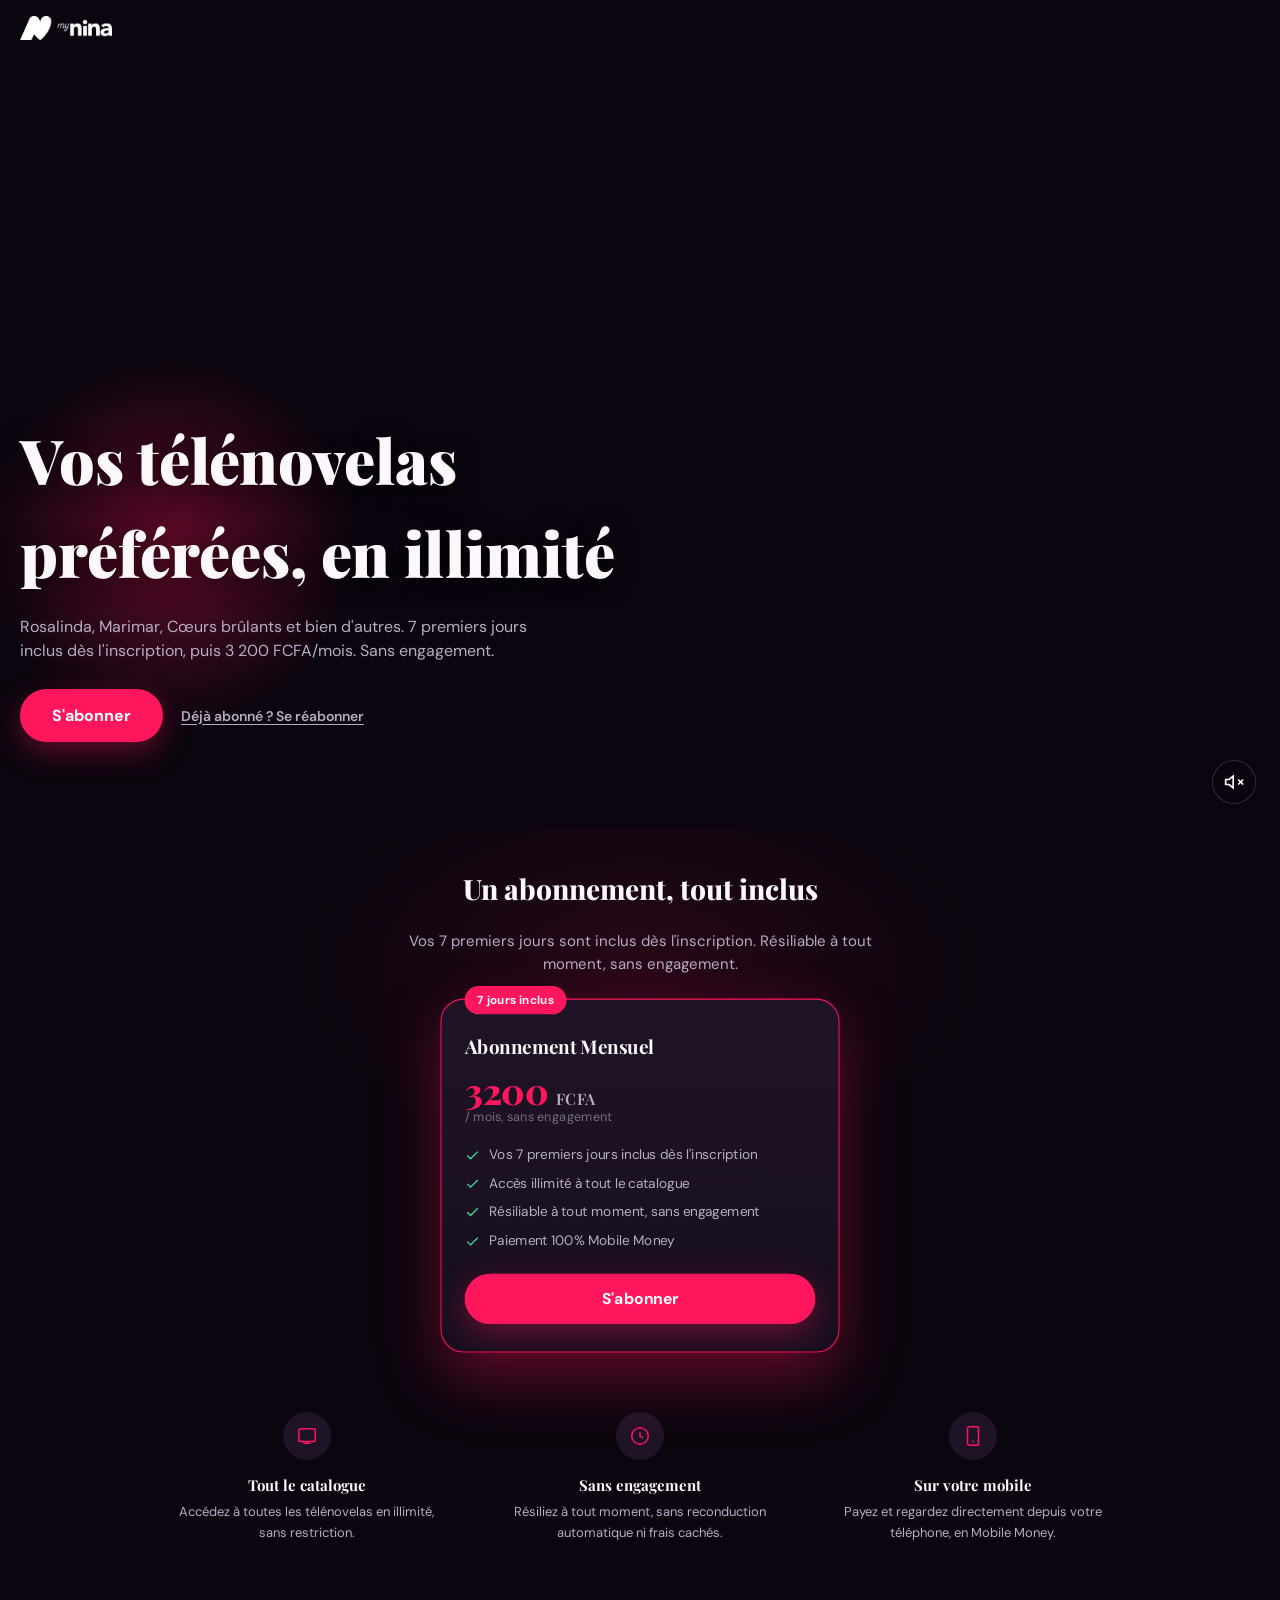
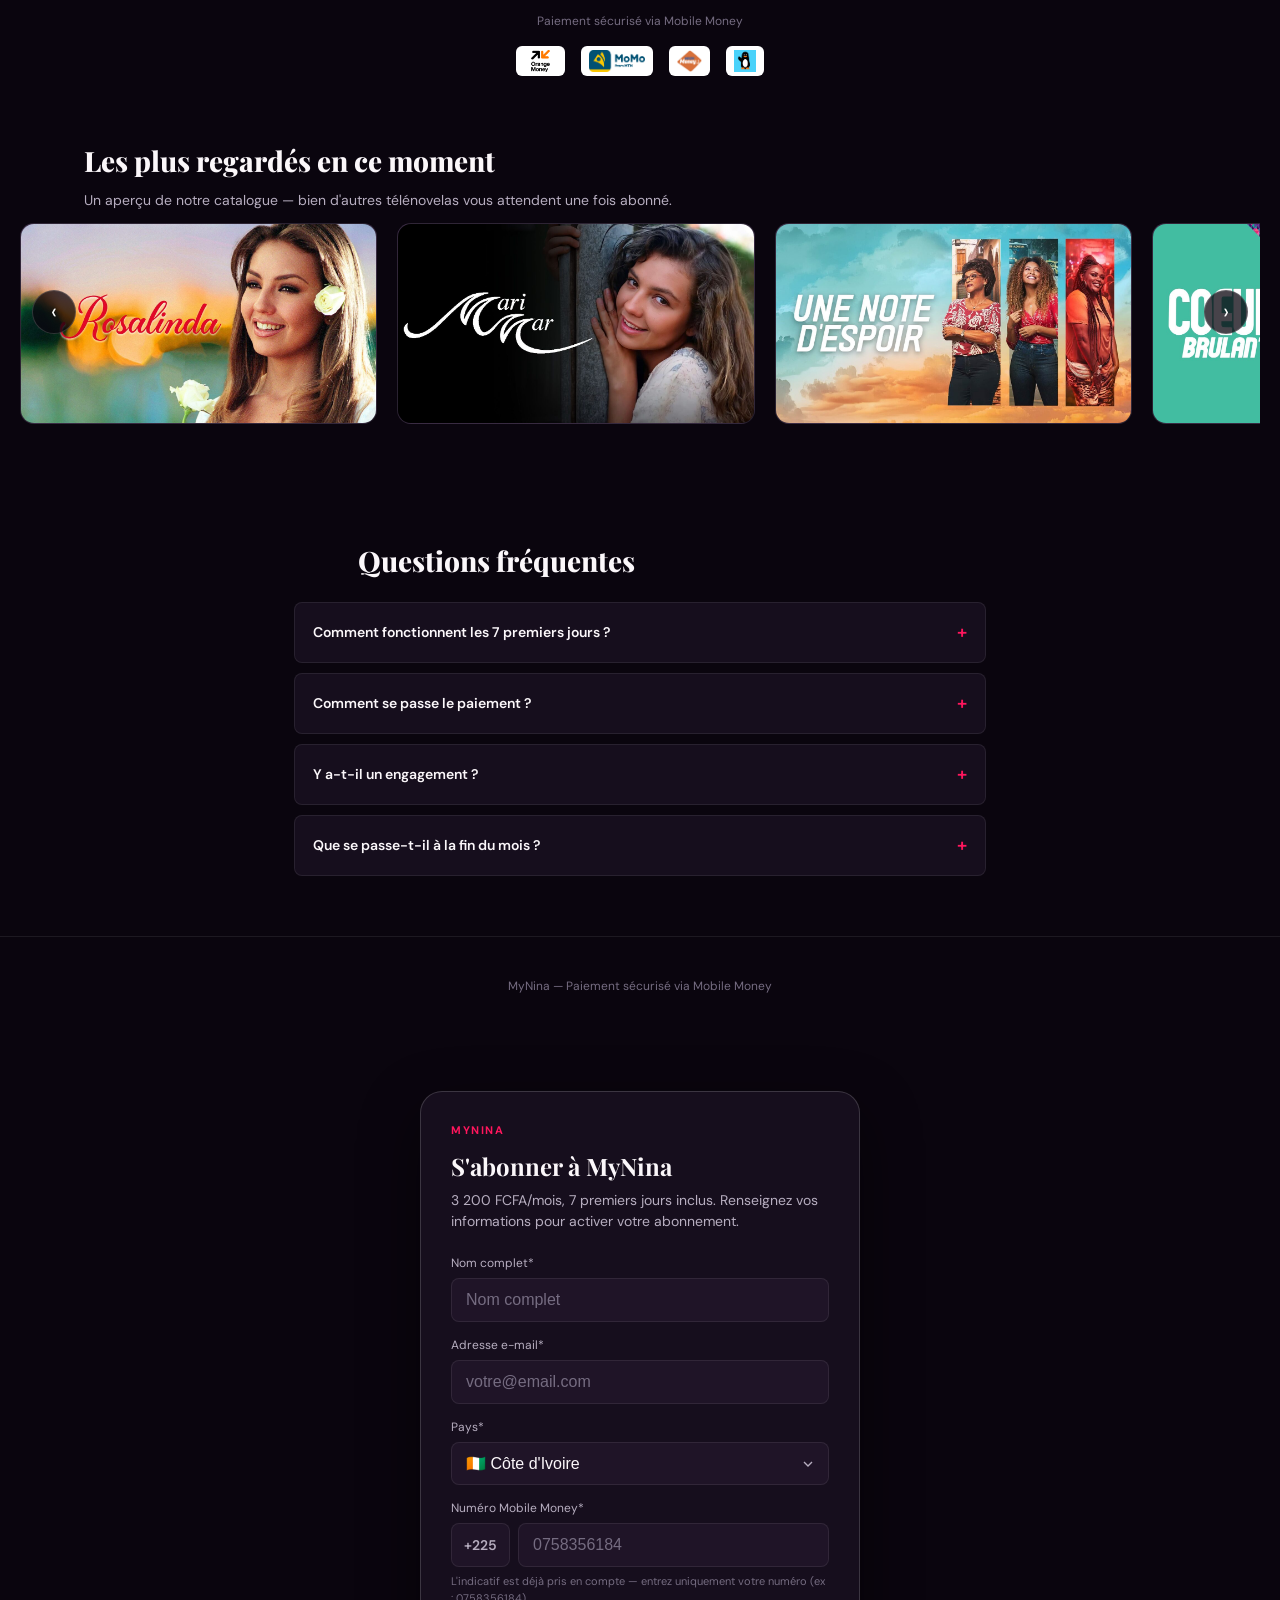
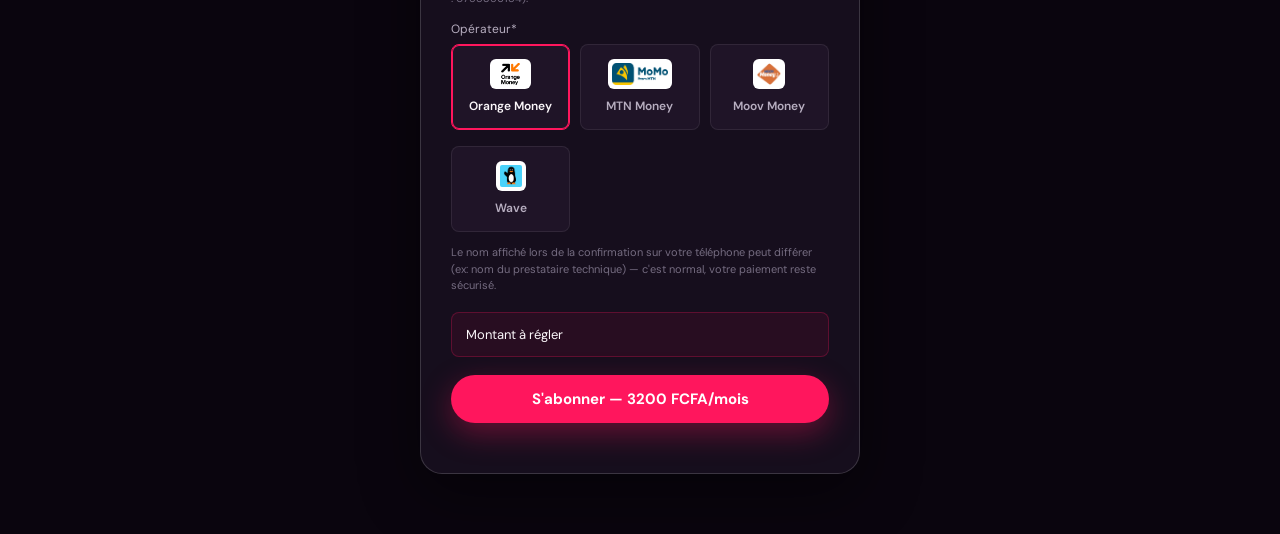
==== index.html @ 8680eebc "offre unique + refonte responsive mobile" ====
<!DOCTYPE html>
<html lang="fr">
<head>
  <meta charset="utf-8" />
  <script>
    // Voir programme.html pour l'explication complète de cette correction.
    document.write('<base href="' + (location.pathname.indexOf("/abonnements") === 0 ? "/abonnements/" : "/") + '">');
  </script>
  <meta name="viewport" content="width=device-width, initial-scale=1, viewport-fit=cover" />
  <title>Abonnement MyNina — Télénovelas en illimité, 7 jours inclus | 3 200 FCFA/mois</title>
  <meta name="description" content="Abonnez-vous à MyNina et regardez vos télénovelas préférées en illimité : Rosalinda, Marimar, Cœurs brûlants et bien d'autres. 7 premiers jours inclus, 3 200 FCFA/mois, sans engagement. Paiement Mobile Money (Orange, MTN, Moov, Wave)." />
  <meta name="keywords" content="abonnement mynina, télénovela streaming, mynina.tv, mobile money abonnement, rosalinda streaming, marimar streaming, orange money, mtn momo, moov money, wave, telenovela afrique" />
  <link rel="canonical" href="https://mynina.tv/abonnements/" />
  <meta property="og:title" content="Abonnement MyNina — Télénovelas en illimité, 7 jours inclus" />
  <meta property="og:description" content="Rosalinda, Marimar, Cœurs brûlants et bien d'autres. 3 200 FCFA/mois, sans engagement. Paiement Mobile Money." />
  <meta property="og:type" content="website" />
  <meta property="og:url" content="https://mynina.tv/abonnements/" />
  <meta name="robots" content="index, follow" />
  <link rel="icon" type="image/png" href="assets/favicon-32.png" />
  <link rel="apple-touch-icon" href="assets/favicon-180.png" />

  <link rel="preconnect" href="https://fonts.googleapis.com">
  <link rel="preconnect" href="https://fonts.gstatic.com" crossorigin>
  <link href="https://fonts.googleapis.com/css2?family=Playfair+Display:wght@700;800;900&family=DM+Sans:wght@400;500;700&display=swap" rel="stylesheet">
  <link rel="stylesheet" href="style.css" />
</head>
<body>
  <header class="nav nav-overlay">
    <div class="nav-inner">
      <div class="nav-brand">
        <img src="assets/logo-mynina-white.png" alt="MyNina" class="nav-logo-img" />
      </div>
    </div>
  </header>

  <!-- HERO vidéo d'accueil -->
  <section class="media-hero">
    <video id="hubHeroVideo" class="media-hero-video" muted loop playsinline autoplay preload="metadata"></video>
    <button class="sound-toggle" id="hubSoundToggle" aria-label="Activer le son"></button>
    <div class="media-hero-content">
      <h1 class="hub-hero-title reveal">Vos télénovelas préférées, en illimité</h1>
      <p class="hub-hero-sub reveal reveal-delay-1">Rosalinda, Marimar, Cœurs brûlants et bien d'autres. 7 premiers jours inclus dès l'inscription, puis 3 200 FCFA/mois. Sans engagement.</p>
      <div class="hero-cta-row reveal reveal-delay-2">
        <button class="btn-primary btn-hero" id="heroSubscribeCta" type="button">S'abonner</button>
        <button class="hero-cta-secondary" id="heroRenewCta" type="button">Déjà abonné ? Se réabonner</button>
      </div>
    </div>
  </section>

  <!-- Offre -->
  <section class="pricing-section">
    <h2 class="section-heading reveal">Un abonnement, tout inclus</h2>
    <p class="pricing-intro reveal reveal-delay-1">Vos 7 premiers jours sont inclus dès l'inscription. Résiliable à tout moment, sans engagement.</p>
    <div class="pricing-grid reveal reveal-delay-2" id="hubPricingGrid"></div>
  </section>

  <!-- Pourquoi s'abonner -->
  <section class="benefits-section">
    <div class="benefit reveal">
      <div class="benefit-icon"><svg viewBox="0 0 24 24" fill="none" stroke="currentColor" stroke-width="1.6"><rect x="3" y="4" width="18" height="14" rx="2"/><path d="M8 20h8M12 18v2"/></svg></div>
      <h3>Tout le catalogue</h3>
      <p>Accédez à toutes les télénovelas en illimité, sans restriction.</p>
    </div>
    <div class="benefit reveal reveal-delay-1">
      <div class="benefit-icon"><svg viewBox="0 0 24 24" fill="none" stroke="currentColor" stroke-width="1.6"><path d="M12 8v4l3 2"/><circle cx="12" cy="12" r="9"/></svg></div>
      <h3>Sans engagement</h3>
      <p>Résiliez à tout moment, sans reconduction automatique ni frais cachés.</p>
    </div>
    <div class="benefit reveal reveal-delay-2">
      <div class="benefit-icon"><svg viewBox="0 0 24 24" fill="none" stroke="currentColor" stroke-width="1.6"><rect x="6" y="2" width="12" height="20" rx="2"/><path d="M11 18h2"/></svg></div>
      <h3>Sur votre mobile</h3>
      <p>Payez et regardez directement depuis votre téléphone, en Mobile Money.</p>
    </div>
  </section>

  <!-- Confiance paiement -->
  <section class="trust-section">
    <p class="trust-label reveal">Paiement sécurisé via Mobile Money</p>
    <div class="trust-logos reveal reveal-delay-1">
      <img src="assets/payment-methods/orange-money.png" alt="Orange Money" />
      <img src="assets/payment-methods/mtn-momo.png" alt="MTN MoMo" />
      <img src="assets/payment-methods/moov-money.png" alt="Moov Money" />
      <img src="assets/payment-methods/wave.png" alt="Wave" />
    </div>
  </section>

  <!-- Carrousel — sélection, pas le catalogue complet -->
  <section class="carousel-section">
    <h2 class="section-heading reveal">Les plus regardés en ce moment</h2>
    <p class="carousel-subheading reveal reveal-delay-1">Un aperçu de notre catalogue — bien d'autres télénovelas vous attendent une fois abonné.</p>
    <div class="carousel-row" id="carouselRow">
      <button class="carousel-arrow carousel-arrow-left" aria-label="Précédent">‹</button>
      <div class="program-carousel" id="programCarousel"></div>
      <button class="carousel-arrow carousel-arrow-right" aria-label="Suivant">›</button>
    </div>
  </section>

  <!-- FAQ -->
  <section class="faq-section">
    <h2 class="section-heading reveal">Questions fréquentes</h2>
    <div class="faq-list reveal reveal-delay-1">
      <details class="faq-item">
        <summary>Comment fonctionnent les 7 premiers jours ?</summary>
        <p>Votre abonnement mensuel démarre dès l'inscription et couvre déjà vos 7 premiers jours — ils sont inclus dans le mois payé, sans frais supplémentaire.</p>
      </details>
      <details class="faq-item">
        <summary>Comment se passe le paiement ?</summary>
        <p>Le paiement se fait par Mobile Money (Orange, MTN, Moov, Wave). Vous recevez une demande de confirmation directement sur votre téléphone.</p>
      </details>
      <details class="faq-item">
        <summary>Y a-t-il un engagement ?</summary>
        <p>Aucun. Votre abonnement est mensuel et non reconduit automatiquement — vous revenez simplement quand vous le souhaitez.</p>
      </details>
      <details class="faq-item">
        <summary>Que se passe-t-il à la fin du mois ?</summary>
        <p>Votre accès s'arrête simplement. Revenez quand vous voulez pour reprendre un abonnement.</p>
      </details>
    </div>
  </section>

  <footer class="footer">MyNina — Paiement sécurisé via Mobile Money</footer>

  <!-- Formulaire de paiement — section statique (plus de popup, pour la stabilité mobile) -->
  <section class="payment-section" id="paymentSection">
    <div class="payment-card">
      <div class="step-form active" id="stepForm">
        <div class="modal-eyebrow">MyNina</div>
        <h3 id="modalTitle">S'abonner à MyNina</h3>
        <p class="modal-sub">3 200 FCFA/mois, 7 premiers jours inclus. Renseignez vos informations pour activer votre abonnement.</p>

        <form id="accountForm" novalidate>
          <div class="field">
            <label for="fullName">Nom complet*</label>
            <input id="fullName" name="fullName" type="text" placeholder="Nom complet" required autocomplete="name" />
          </div>
          <div class="field">
            <label for="email">Adresse e-mail*</label>
            <input id="email" name="email" type="email" placeholder="votre@email.com" required autocomplete="email" />
          </div>
          <div class="field">
            <label for="country">Pays*</label>
            <select id="country" name="country" required></select>
          </div>
          <div class="field">
            <label for="phone">Numéro Mobile Money*</label>
            <div class="phone-group">
              <span class="phone-dial" id="phoneDial">+225</span>
              <input id="phone" name="phone" type="tel" placeholder="0758356184" inputmode="numeric" required autocomplete="tel" />
            </div>
            <small class="field-hint">L'indicatif est déjà pris en compte — entrez uniquement votre numéro (ex : 0758356184).</small>
          </div>
          <div class="field">
            <label>Opérateur*</label>
            <div class="operator-cards" id="operatorGroup"></div>
            <small class="field-hint">Le nom affiché lors de la confirmation sur votre téléphone peut différer (ex: nom du prestataire technique) — c'est normal, votre paiement reste sécurisé.</small>
          </div>

          <div class="price-row">
            <span>Montant à régler</span>
            <span class="amount" id="priceAmount"></span>
          </div>

          <button class="btn-primary" id="submitBtn" type="submit" style="width:100%;"></button>
          <div class="form-note" id="formNote"></div>
        </form>
      </div>

      <div class="modal-status" id="stepStatus"></div>
    </div>
  </section>

  <script src="app.js"></script>
  <script>
    document.getElementById("submitBtn").textContent = `S'abonner — ${currentPrice()} ${PAYMENT_CURRENCY_LABEL}/mois`;
  </script>
</body>
</html>
---- style.css ----
/* ==========================================================================
   MyNina — Landing multi-programmes — Design tokens
   ========================================================================== */
:root {
  --bg-void: #0A050E;
  --bg-panel: #160E1D;
  --bg-panel-2: #1F1427;
  --bg-panel-3: #291A33;
  --violet: #542B5E;
  --violet-soft: #3A2244;
  --rose: #FF165D;
  --rose-dim: #B4104A;
  --rose-glow: rgba(255, 22, 93, 0.35);
  --text-primary: #FBF7FA;
  --text-secondary: #B7AEC0;
  --text-tertiary: #756C81;
  --border: rgba(255, 255, 255, 0.08);
  --border-strong: rgba(255, 255, 255, 0.16);
  --success: #3DDC97;
  --danger: #FF5D77;
  --font-display: "Playfair Display", "Georgia", serif;
  --font-body: "DM Sans", -apple-system, BlinkMacSystemFont, "Segoe UI", sans-serif;
  --radius-sm: 8px;
  --radius-md: 14px;
  --radius-lg: 22px;
  --shadow-soft: 0 20px 60px rgba(0, 0, 0, 0.45);
}

* { box-sizing: border-box; margin: 0; padding: 0; }
html { scroll-behavior: smooth; scroll-padding-top: env(safe-area-inset-top, 0px); }
body {
  background: var(--bg-void);
  color: var(--text-primary);
  font-family: var(--font-body);
  line-height: 1.5;
  min-height: 100vh;
  min-height: 100dvh;
  -webkit-font-smoothing: antialiased;
  overflow-x: hidden;
  padding-bottom: env(safe-area-inset-bottom, 0px);
}
a { color: inherit; text-decoration: none; }
img { max-width: 100%; display: block; }
button { font-family: inherit; cursor: pointer; border: none; }
:focus-visible { outline: 2px solid var(--rose); outline-offset: 3px; }

/* Animations d'apparition au scroll */
.reveal { opacity: 0; transform: translateY(28px); transition: opacity 0.7s ease, transform 0.7s ease; }
.reveal.in { opacity: 1; transform: none; }
.reveal-delay-1 { transition-delay: 0.08s; }
.reveal-delay-2 { transition-delay: 0.16s; }
.reveal-delay-3 { transition-delay: 0.24s; }
.reveal-delay-4 { transition-delay: 0.32s; }

@media (prefers-reduced-motion: reduce) {
  *, *::before, *::after { animation-duration: 0.001ms !important; transition-duration: 0.001ms !important; }
  .reveal { opacity: 1; transform: none; }
}

/* ==========================================================================
   Header
   ========================================================================== */
.nav {
  position: sticky; top: 0; z-index: 40;
  background: rgba(10, 5, 14, 0.72);
  backdrop-filter: blur(14px);
  border-bottom: 1px solid var(--border);
  transition: background 0.3s ease;
  padding-top: env(safe-area-inset-top, 0px);
}
.nav-overlay {
  position: absolute; top: 0; left: 0; right: 0;
  background: linear-gradient(180deg, rgba(10,5,14,0.75), transparent);
  border: none; backdrop-filter: none;
  padding-top: env(safe-area-inset-top, 0px);
}
.nav-inner { display: flex; align-items: center; justify-content: space-between; padding: 16px 20px; }
.nav-brand { display: flex; align-items: center; gap: 12px; }
.nav-logo-img { height: 24px; width: auto; }
.nav-back { font-size: 13px; color: var(--text-secondary); display: flex; align-items: center; gap: 6px; transition: color 0.2s ease; }
.nav-back:hover { color: var(--text-primary); }
.nav-back svg { width: 16px; height: 16px; stroke: currentColor; fill: none; stroke-width: 2; }

/* ==========================================================================
   Hero vidéo (accueil + page programme) avec bouton son
   ========================================================================== */
.media-hero {
  position: relative; overflow: hidden; display: flex; align-items: flex-end;
  min-height: 92vh; /* repli pour navigateurs ne supportant pas dvh */
  min-height: 92dvh; /* hauteur de viewport "réelle" — stable même quand la barre d'adresse mobile apparaît/disparaît */
}
.media-hero-video { position: absolute; inset: 0; width: 100%; height: 100%; object-fit: cover; }
.media-hero::after {
  content: ""; position: absolute; inset: 0;
  background: linear-gradient(180deg, rgba(10,5,14,0.35) 0%, rgba(10,5,14,0.35) 40%, var(--bg-void) 96%),
              linear-gradient(90deg, rgba(10,5,14,0.75) 0%, rgba(10,5,14,0.15) 55%);
  pointer-events: none;
}
.media-hero-content { position: relative; z-index: 2; padding: 0 20px calc(64px + env(safe-area-inset-bottom, 0px)); max-width: 720px; }
.sound-toggle {
  position: absolute; bottom: calc(24px + env(safe-area-inset-bottom, 0px)); right: 24px; z-index: 3;
  width: 44px; height: 44px; border-radius: 50%;
  background: rgba(10,5,14,0.55); border: 1px solid var(--border-strong);
  display: flex; align-items: center; justify-content: center; color: #fff;
  transition: background 0.2s ease, transform 0.2s ease;
}
.sound-toggle:hover { background: rgba(10,5,14,0.8); transform: scale(1.06); }
.sound-toggle svg { width: 20px; height: 20px; }

/* ==========================================================================
   HUB — hero d'accueil
   ========================================================================== */
.hub-hero-eyebrow { font-size: 12px; font-weight: 700; letter-spacing: 0.18em; text-transform: uppercase; color: var(--rose); margin-bottom: 12px; }
.hub-hero-title {
  position: relative; font-family: var(--font-display); font-weight: 900;
  font-size: clamp(34px, 7vw, 62px); margin-bottom: 16px;
  text-shadow: 0 4px 24px rgba(0,0,0,0.6);
}
.hub-hero-title::before {
  content: ""; position: absolute; left: -40px; top: -60px; width: 380px; height: 380px;
  background: radial-gradient(circle, var(--rose-glow) 0%, transparent 70%);
  z-index: -1; pointer-events: none;
}
.hub-hero-sub { color: var(--text-secondary); font-size: 16px; max-width: 520px; margin-bottom: 26px; }
.hero-cta-row { display: flex; align-items: center; gap: 18px; flex-wrap: wrap; margin-bottom: 22px; }
.hero-cta-secondary {
  background: none; color: var(--text-secondary); font-size: 14px; font-weight: 600;
  text-decoration: underline; text-underline-offset: 3px; transition: color 0.2s ease;
}
.hero-cta-secondary:hover { color: var(--text-primary); }
/* ==========================================================================
   Carrousel — 3 cartes visibles, plus grandes, avec animations
   ========================================================================== */
.carousel-section { padding: 56px 0 60px; max-width: 1240px; margin: 0 auto; }
.section-heading {
  padding: 0 64px 20px; font-family: var(--font-display); font-weight: 800;
  font-size: clamp(20px, 3vw, 28px);
}
.carousel-row { position: relative; }
.program-carousel {
  display: flex; gap: 20px; overflow-x: auto; scroll-snap-type: x mandatory;
  padding: 4px 64px 16px; scrollbar-width: none;
}
.program-carousel::-webkit-scrollbar { display: none; }
.carousel-arrow {
  position: absolute; top: 42%; transform: translateY(-50%);
  width: 44px; height: 44px; border-radius: 50%;
  background: rgba(10,5,14,0.75); border: 1px solid var(--border-strong);
  color: #fff; font-size: 22px; z-index: 5;
  display: flex; align-items: center; justify-content: center;
  transition: background 0.2s ease, transform 0.2s ease;
}
.carousel-arrow:hover { background: var(--rose); transform: translateY(-50%) scale(1.08); }
.carousel-arrow-left { left: 12px; }
.carousel-arrow-right { right: 12px; }

.program-card {
  position: relative; scroll-snap-align: start;
  flex: 0 0 calc((100% - 40px) / 3);
  border-radius: var(--radius-md); overflow: hidden;
  aspect-ratio: 16 / 9;
  border: 1px solid var(--border);
  background: linear-gradient(160deg, var(--bg-panel-3), var(--bg-panel));
  transition: transform 0.3s ease, border-color 0.3s ease, box-shadow 0.3s ease;
}
.program-card:hover { transform: translateY(-6px) scale(1.03); border-color: rgba(255, 22, 93, 0.5); box-shadow: 0 16px 40px rgba(255,22,93,0.25); z-index: 2; }
.program-card-poster, .program-card-video { position: absolute; inset: 0; width: 100%; height: 100%; object-fit: cover; }
.program-card-video { opacity: 0; transition: opacity 0.3s ease; }
.program-card:hover .program-card-video { opacity: 1; }
.program-card-overlay {
  position: absolute; inset: 0; z-index: 2;
  background: linear-gradient(180deg, rgba(10,5,14,0) 45%, rgba(10,5,14,0.92) 100%);
  display: flex; align-items: flex-end; padding: 16px;
  opacity: 0; transition: opacity 0.3s ease;
}
.program-card:hover .program-card-overlay { opacity: 1; }
.program-card-title { font-family: var(--font-display); font-weight: 800; font-size: 17px; color: #fff; }

@media (max-width: 900px) {
  .program-card { flex: 0 0 calc((100% - 20px) / 2); }
}
@media (max-width: 560px) {
  .program-card { flex: 0 0 84%; }
  .program-carousel { padding: 4px 44px 16px; }
  .section-heading { padding: 0 44px 16px; }
  .carousel-arrow { width: 34px; height: 34px; font-size: 17px; }
}

/* ==========================================================================
   Page détail programme — contenu sous le hero
   ========================================================================== */
.genre-pill {
  display: inline-block; font-size: 12px; font-weight: 700; letter-spacing: 0.12em; text-transform: uppercase;
  color: var(--rose); border: 1px solid rgba(255, 22, 93, 0.4); border-radius: 999px; padding: 5px 12px;
  margin-bottom: 14px;
}
.hero-title {
  font-family: var(--font-display); font-weight: 900;
  font-size: clamp(34px, 7vw, 60px); margin-bottom: 16px;
  text-shadow: 0 4px 24px rgba(0,0,0,0.6);
}
.synopsis-text { color: var(--text-secondary); font-size: 15px; line-height: 1.7; }
.hero-synopsis { max-width: 560px; margin-bottom: 22px; text-shadow: 0 2px 12px rgba(0,0,0,0.5); }

.hero-price-row { display: flex; align-items: baseline; gap: 10px; margin-bottom: 10px; flex-wrap: wrap; }
.trial-badge {
  background: rgba(61, 220, 151, 0.14); color: var(--success); border: 1px solid rgba(61, 220, 151, 0.35);
  font-size: 11px; font-weight: 700; padding: 4px 10px; border-radius: 999px; letter-spacing: 0.02em;
}
.price-new { font-family: var(--font-display); font-weight: 800; font-size: 26px; color: var(--rose); }
.price-per { color: var(--text-secondary); font-size: 13px; }

.btn-primary {
  background: var(--rose); color: #fff; font-weight: 700; font-size: 15px;
  padding: 14px 26px; border-radius: 999px; white-space: nowrap;
  transition: transform 0.2s ease, box-shadow 0.2s ease;
  box-shadow: 0 10px 30px var(--rose-glow);
}
.btn-primary:hover { transform: translateY(-2px) scale(1.02); box-shadow: 0 16px 40px var(--rose-glow); }
.btn-primary:disabled { opacity: 0.55; cursor: not-allowed; transform: none; box-shadow: none; }
.btn-hero { font-size: 16px; padding: 16px 32px; }

/* ==========================================================================
   Formulaire de paiement — section statique (plus de popup, pour la stabilité
   mobile : les overlays position:fixed sont une source classique de bugs avec
   le clavier virtuel et le défilement sur mobile Safari/Chrome).
   ========================================================================== */
.payment-section { padding: 40px 16px 60px; display: flex; justify-content: center; }
.payment-card {
  width: 100%; max-width: 440px;
  background: var(--bg-panel); border: 1px solid var(--border-strong);
  border-radius: var(--radius-lg); padding: 30px; box-shadow: var(--shadow-soft);
}
.modal-eyebrow { font-size: 11px; text-transform: uppercase; letter-spacing: 0.14em; color: var(--rose); font-weight: 700; margin-bottom: 10px; }
.payment-card h3 { font-family: var(--font-display); font-size: 24px; margin-bottom: 6px; }
.payment-card .modal-sub { color: var(--text-secondary); font-size: 14px; margin-bottom: 22px; }

.field { margin-bottom: 14px; }
.field label { display: block; font-size: 12px; color: var(--text-secondary); margin-bottom: 6px; }
.field input {
  width: 100%; background: var(--bg-panel-2); border: 1px solid var(--border); border-radius: var(--radius-sm);
  padding: 12px 14px; color: var(--text-primary); font-size: 16px; transition: border-color 0.15s ease;
}
.field input::placeholder { color: var(--text-tertiary); }
.field input:focus { border-color: var(--rose); }
/* 16px minimum sur les champs : en dessous, iOS Safari zoome automatiquement
   la page au moment où le clavier s'ouvre — désagréable et déstabilisant
   sur mobile, là où l'essentiel des paiements se fait. */

.field select {
  width: 100%; background: var(--bg-panel-2); border: 1px solid var(--border); border-radius: var(--radius-sm);
  padding: 12px 14px; color: var(--text-primary); font-size: 16px; appearance: none;
  background-image: url("data:image/svg+xml;utf8,<svg xmlns='http://www.w3.org/2000/svg' width='16' height='16' viewBox='0 0 24 24' fill='none' stroke='%23B7AEC0' stroke-width='2'><path d='M6 9l6 6 6-6'/></svg>");
  background-repeat: no-repeat; background-position: right 12px center;
}
.field select:focus { border-color: var(--rose); }

.phone-group { display: flex; gap: 8px; }
.phone-dial {
  flex: 0 0 auto; display: flex; align-items: center; padding: 0 12px;
  background: var(--bg-panel-2); border: 1px solid var(--border); border-radius: var(--radius-sm);
  color: var(--text-secondary); font-size: 14px; font-weight: 600; white-space: nowrap;
}
.phone-group input { flex: 1; min-width: 0; }
.field-hint { display: block; margin-top: 6px; font-size: 11px; color: var(--text-tertiary); }

.operator-cards { display: grid; grid-template-columns: repeat(auto-fit, minmax(100px, 1fr)); gap: 10px; }
.operator-card {
  border: 1px solid var(--border); border-radius: var(--radius-sm); padding: 14px 10px;
  text-align: center; cursor: pointer; background: var(--bg-panel-2);
  transition: border-color 0.15s ease, transform 0.15s ease;
}
.operator-card input { display: none; }
.operator-card:hover { transform: translateY(-2px); }
.operator-card.is-selected { border-color: var(--rose); box-shadow: inset 0 0 0 1px var(--rose); }
.operator-badge {
  width: 36px; height: 36px; border-radius: 50%; margin: 0 auto 8px;
  display: flex; align-items: center; justify-content: center;
  font-family: var(--font-display); font-weight: 800; font-size: 14px; color: #fff;
}
.operator-name { font-size: 12px; color: var(--text-secondary); font-weight: 600; }
.operator-card.is-selected .operator-name { color: var(--text-primary); }
.operator-logo {
  width: auto; height: 30px; max-width: 100%; margin: 0 auto 8px; object-fit: contain;
  display: block; border-radius: 6px; background: #fff; padding: 4px;
}

.price-row {
  display: flex; align-items: center; justify-content: space-between; padding: 12px 14px;
  background: rgba(255, 22, 93, 0.08); border: 1px solid rgba(255, 22, 93, 0.25); border-radius: var(--radius-sm);
  margin: 18px 0; font-size: 13px;
}
.price-row .amount { font-family: var(--font-display); font-weight: 800; font-size: 18px; color: var(--rose); }
.form-note { font-size: 12px; color: var(--danger); min-height: 16px; margin-top: 4px; }

.modal-status { display: none; flex-direction: column; align-items: center; text-align: center; gap: 14px; padding: 10px 0 4px; }
.modal-status.show { display: flex; }
.modal-status h4 { font-family: var(--font-display); font-size: 19px; }
.modal-status p { color: var(--text-secondary); font-size: 13px; max-width: 300px; }
.modal-status.is-success .status-icon { color: var(--success); }
.modal-status.is-failed .status-icon { color: var(--danger); }
.status-icon svg { width: 46px; height: 46px; }
/* Spinner en SVG plutôt qu'en CSS pur (bordure animée) : bien plus stable sur
   mobile — l'astuce "border-color qui tourne" est connue pour scintiller ou se
   figer sur Safari iOS et certains Chrome Android, surtout pendant un scroll. */
.status-spinner { width: 46px; height: 46px; animation: status-spin 1s linear infinite; transform-origin: center; }
.status-spinner circle {
  fill: none; stroke: var(--success); stroke-width: 4; stroke-linecap: round;
  stroke-dasharray: 85 150;
}
@keyframes status-spin { to { transform: rotate(360deg); } }

.step-form, .step-status { display: none; }
.step-form.active, .step-status.active { display: block; }

/* ==========================================================================
   Choix de l'offre (page hub)
   ========================================================================== */
.pricing-section { position: relative; padding: 40px 64px 20px; max-width: 1100px; margin: 0 auto; text-align: center; }
.pricing-section::before {
  content: ""; position: absolute; top: -60px; left: 50%; transform: translateX(-50%);
  width: 700px; height: 400px; background: radial-gradient(ellipse, rgba(255,22,93,0.12) 0%, transparent 70%);
  z-index: -1; pointer-events: none;
}
.pricing-intro { color: var(--text-secondary); font-size: 15px; max-width: 480px; margin: 0 auto 32px; }
.pricing-grid { display: flex; justify-content: center; }
.pricing-grid .pricing-card { width: 100%; max-width: 380px; }
.pricing-card {
  position: relative; background: var(--bg-panel); border: 1px solid var(--border);
  border-radius: var(--radius-lg); padding: 32px 22px 26px; text-align: left;
  transition: transform 0.2s ease, border-color 0.2s ease;
}
.pricing-card:hover { transform: translateY(-4px); }
.pricing-card.is-highlighted {
  border-color: var(--rose); box-shadow: 0 24px 60px var(--rose-glow);
  background: linear-gradient(180deg, var(--bg-panel-2), var(--bg-panel));
  transform: scale(1.05); z-index: 1;
}
.pricing-card.is-highlighted:hover { transform: scale(1.05) translateY(-4px); }
.pricing-tag {
  position: absolute; top: -13px; left: 22px; background: var(--rose); color: #fff;
  font-size: 11px; font-weight: 700; padding: 5px 12px; border-radius: 999px;
}
.pricing-name { font-family: var(--font-display); font-size: 18px; font-weight: 700; margin-bottom: 10px; }
.pricing-price { font-family: var(--font-display); font-weight: 800; font-size: 34px; color: var(--rose); line-height: 1; }
.pricing-price span { font-size: 15px; font-weight: 600; color: var(--text-secondary); }
.pricing-suffix { color: var(--text-tertiary); font-size: 12px; margin-bottom: 18px; }
.pricing-features { list-style: none; margin-bottom: 22px; min-height: 84px; }
.pricing-features li {
  display: flex; align-items: flex-start; gap: 8px; font-size: 13px; color: var(--text-secondary);
  margin-bottom: 9px; line-height: 1.4;
}
.pricing-features li svg { width: 15px; height: 15px; flex: 0 0 auto; margin-top: 2px; color: var(--success); }

/* ==========================================================================
   Pourquoi s'abonner
   ========================================================================== */
.benefits-section {
  display: grid; grid-template-columns: repeat(3, 1fr); gap: 28px;
  max-width: 1100px; margin: 0 auto; padding: 48px 64px;
}
.benefit { text-align: center; }
.benefit-icon {
  width: 48px; height: 48px; margin: 0 auto 14px; border-radius: 50%;
  background: var(--bg-panel-2); display: flex; align-items: center; justify-content: center;
  color: var(--rose);
}
.benefit-icon svg { width: 22px; height: 22px; }
.benefit h3 { font-family: var(--font-display); font-size: 15px; margin-bottom: 6px; }
.benefit p { color: var(--text-secondary); font-size: 13px; line-height: 1.6; max-width: 260px; margin: 0 auto; }

/* ==========================================================================
   Confiance paiement
   ========================================================================== */
.trust-section { text-align: center; padding: 20px 20px 8px; }
.trust-label { color: var(--text-tertiary); font-size: 12px; margin-bottom: 16px; }
.trust-logos { display: flex; justify-content: center; align-items: center; gap: 16px; flex-wrap: wrap; }
.trust-logos img { height: 30px; width: auto; background: #fff; border-radius: 6px; padding: 4px 8px; }

.carousel-subheading { padding: 0 64px; color: var(--text-secondary); font-size: 14px; margin-top: -12px; margin-bottom: 8px; }

/* ==========================================================================
   FAQ
   ========================================================================== */
.faq-section { max-width: 820px; margin: 0 auto; padding: 40px 64px 60px; }
.faq-list { display: flex; flex-direction: column; gap: 10px; }
.faq-item {
  background: var(--bg-panel); border: 1px solid var(--border); border-radius: var(--radius-sm);
  padding: 16px 18px;
}
.faq-item summary {
  cursor: pointer; font-weight: 600; font-size: 14px; list-style: none;
  display: flex; align-items: center; justify-content: space-between;
}
.faq-item summary::-webkit-details-marker { display: none; }
.faq-item summary::after { content: "+"; color: var(--rose); font-size: 18px; margin-left: 12px; }
.faq-item[open] summary::after { content: "–"; }
.faq-item p { color: var(--text-secondary); font-size: 13px; line-height: 1.7; margin-top: 12px; }

@media (max-width: 720px) {
  .pricing-section, .benefits-section, .faq-section { padding-left: 20px; padding-right: 20px; }
  .benefits-section { grid-template-columns: 1fr; }
  .pricing-card.is-highlighted, .pricing-card.is-highlighted:hover { transform: none; }
  .carousel-subheading { padding-left: 20px; padding-right: 20px; }
  .hero-cta-row { flex-direction: column; align-items: flex-start; gap: 12px; }
}

.footer { padding: 40px 20px 56px; text-align: center; color: var(--text-tertiary); font-size: 12px; border-top: 1px solid var(--border); }

@media (max-width: 560px) {
  .btn-primary { width: 100%; }
  .hero-price-row { flex-wrap: wrap; }
  .media-hero { min-height: 82vh; min-height: 82dvh; }
  .payment-section { padding: 28px 10px 44px; }
  .payment-card { padding: 22px 18px; }
}
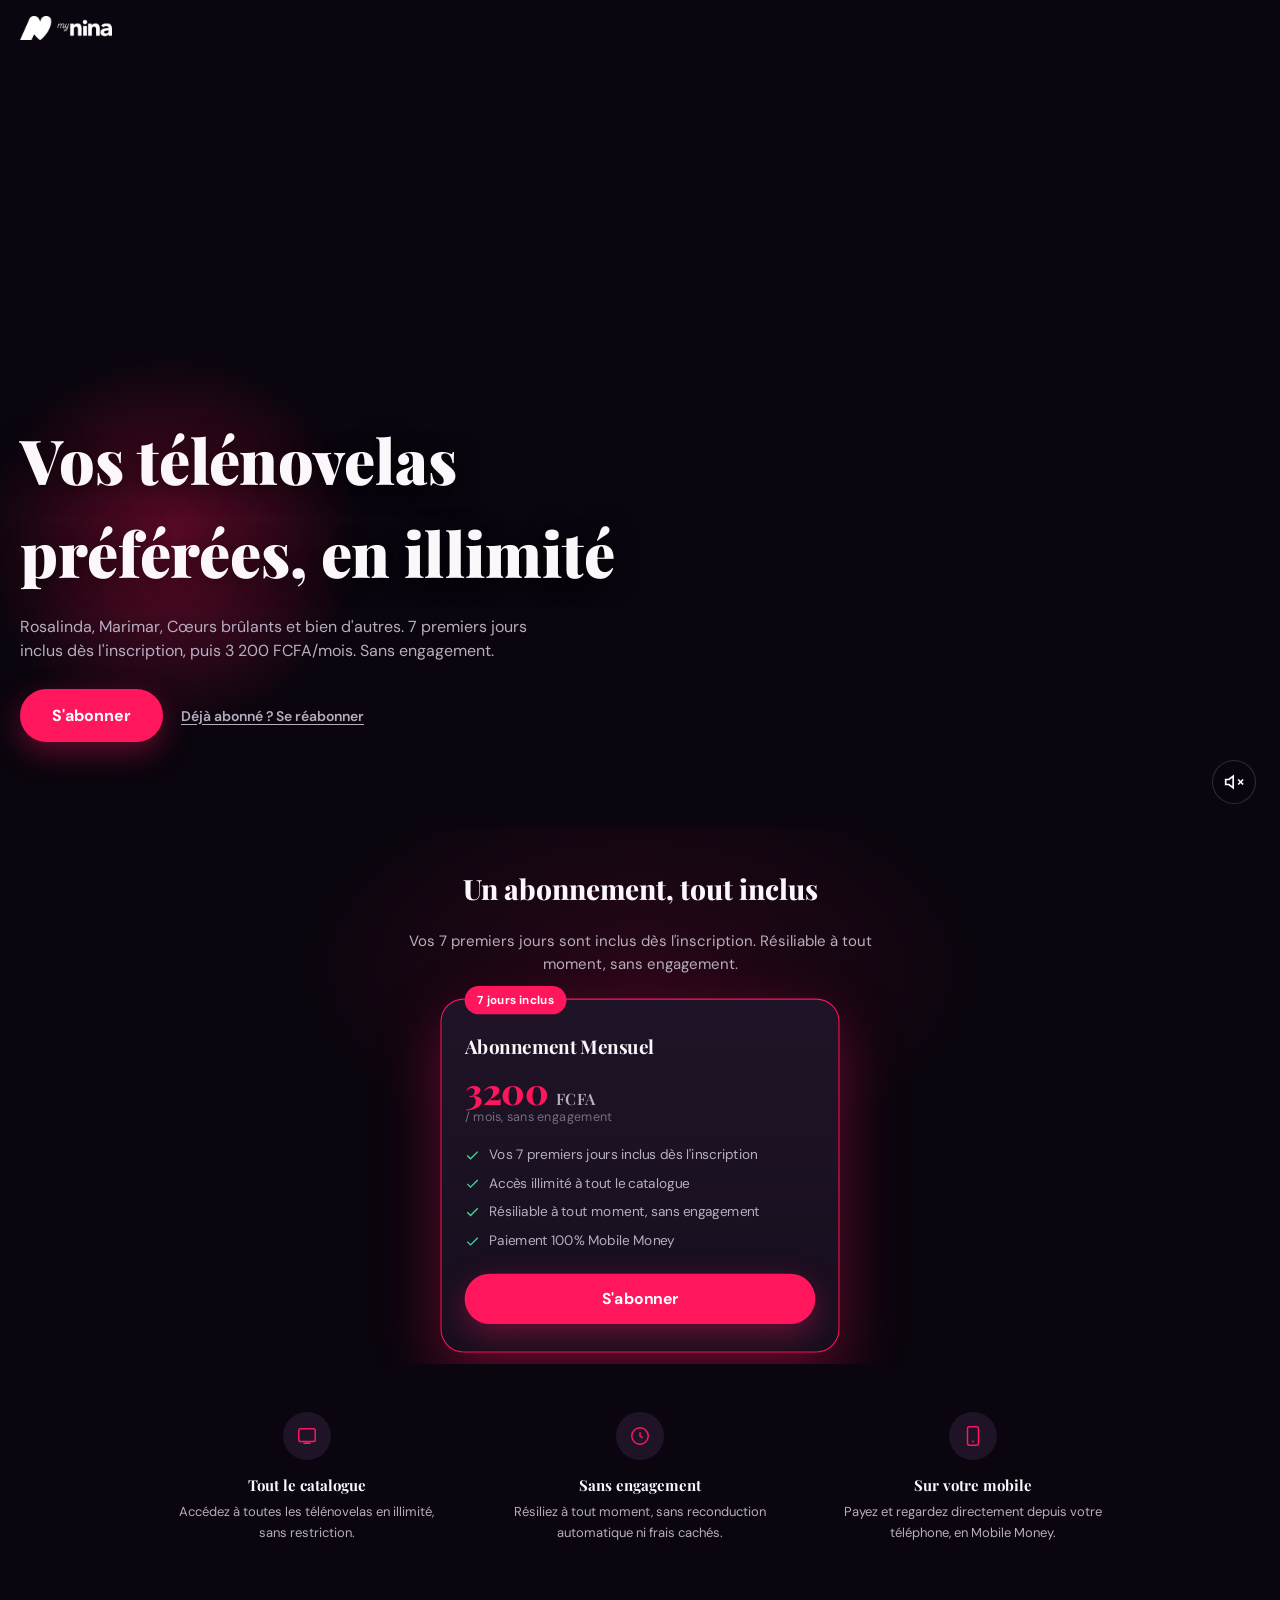
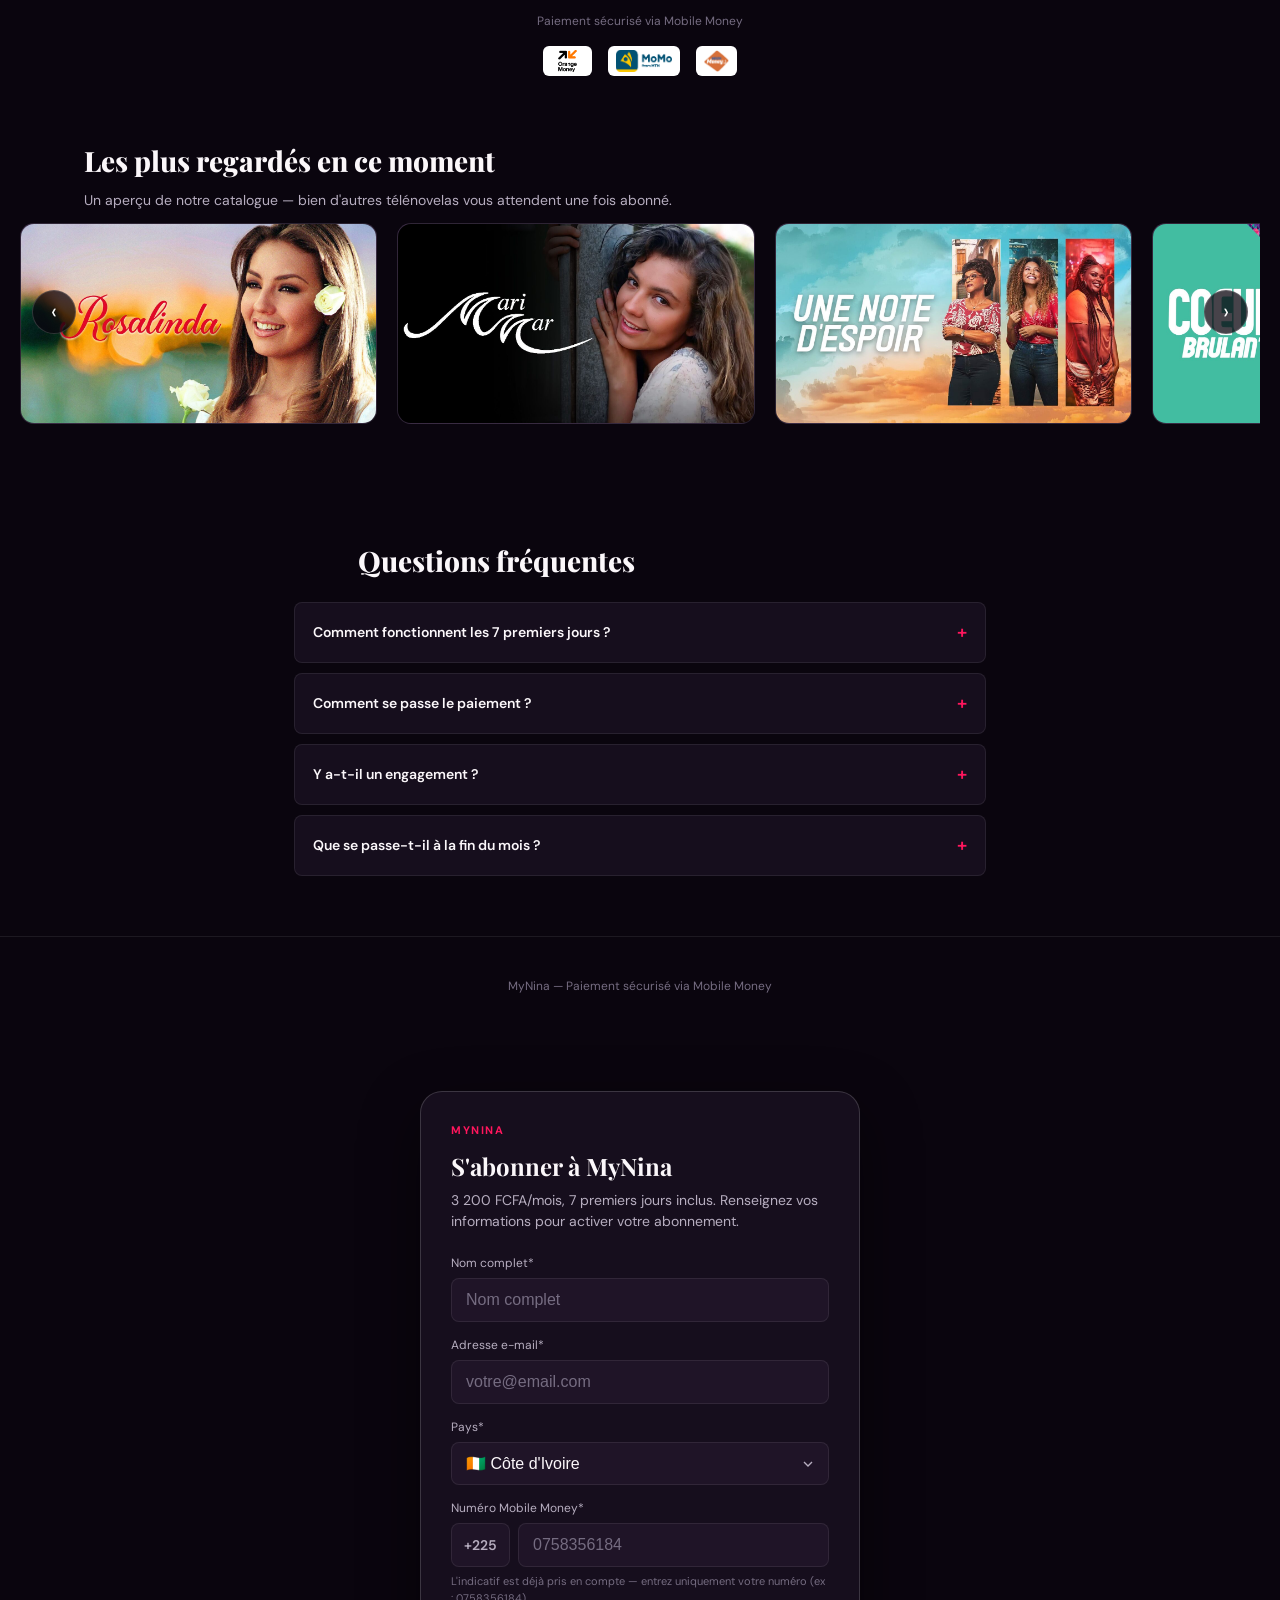
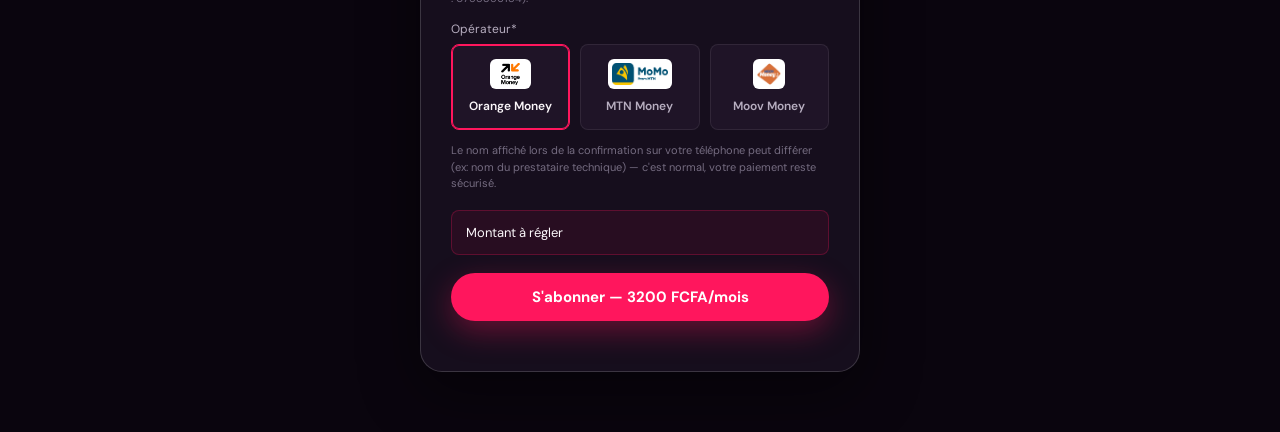
==== commit 2493a487: "Update meta tags and fix HTML structure" ====
--- a/index.html
+++ b/index.html
@@ -8,8 +8,8 @@
   </script>
   <meta name="viewport" content="width=device-width, initial-scale=1, viewport-fit=cover" />
   <title>Abonnement MyNina — Télénovelas en illimité, 7 jours inclus | 3 200 FCFA/mois</title>
-  <meta name="description" content="Abonnez-vous à MyNina et regardez vos télénovelas préférées en illimité : Rosalinda, Marimar, Cœurs brûlants et bien d'autres. 7 premiers jours inclus, 3 200 FCFA/mois, sans engagement. Paiement Mobile Money (Orange, MTN, Moov, Wave)." />
-  <meta name="keywords" content="abonnement mynina, télénovela streaming, mynina.tv, mobile money abonnement, rosalinda streaming, marimar streaming, orange money, mtn momo, moov money, wave, telenovela afrique" />
+  <meta name="description" content="Abonnez-vous à MyNina et regardez vos télénovelas préférées en illimité : Rosalinda, Marimar, Cœurs brûlants et bien d'autres. 7 premiers jours inclus, 3 200 FCFA/mois, sans engagement. Paiement Mobile Money (Orange, MTN, Moov)." />
+  <meta name="keywords" content="abonnement mynina, télénovela streaming, mynina.tv, mobile money abonnement, rosalinda streaming, marimar streaming, orange money, mtn momo, moov money, telenovela afrique" />
   <link rel="canonical" href="https://mynina.tv/abonnements/" />
   <meta property="og:title" content="Abonnement MyNina — Télénovelas en illimité, 7 jours inclus" />
   <meta property="og:description" content="Rosalinda, Marimar, Cœurs brûlants et bien d'autres. 3 200 FCFA/mois, sans engagement. Paiement Mobile Money." />
@@ -80,7 +80,9 @@
       <img src="assets/payment-methods/orange-money.png" alt="Orange Money" />
       <img src="assets/payment-methods/mtn-momo.png" alt="MTN MoMo" />
       <img src="assets/payment-methods/moov-money.png" alt="Moov Money" />
+      <!-- Wave masqué temporairement (activation en cours chez PawaPay)
       <img src="assets/payment-methods/wave.png" alt="Wave" />
+      -->
     </div>
   </section>
 
@@ -105,7 +107,7 @@
       </details>
       <details class="faq-item">
         <summary>Comment se passe le paiement ?</summary>
-        <p>Le paiement se fait par Mobile Money (Orange, MTN, Moov, Wave). Vous recevez une demande de confirmation directement sur votre téléphone.</p>
+        <p>Le paiement se fait par Mobile Money (Orange, MTN, Moov). Vous recevez une demande de confirmation directement sur votre téléphone.</p>
       </details>
       <details class="faq-item">
         <summary>Y a-t-il un engagement ?</summary>
--- a/style.css
+++ b/style.css
@@ -316,10 +316,14 @@
 /* ==========================================================================
    Choix de l'offre (page hub)
    ========================================================================== */
-.pricing-section { position: relative; padding: 40px 64px 20px; max-width: 1100px; margin: 0 auto; text-align: center; }
+.pricing-section {
+  position: relative; padding: 40px 64px 20px; max-width: 1100px; margin: 0 auto; text-align: center;
+  overflow: hidden; /* barrière propre, indépendante du overflow-x du <body> — Safari iOS ne
+                        contient pas toujours fiablement un enfant absolu à l'échelle du body seul */
+}
 .pricing-section::before {
   content: ""; position: absolute; top: -60px; left: 50%; transform: translateX(-50%);
-  width: 700px; height: 400px; background: radial-gradient(ellipse, rgba(255,22,93,0.12) 0%, transparent 70%);
+  width: min(700px, 100vw); height: 400px; background: radial-gradient(ellipse, rgba(255,22,93,0.12) 0%, transparent 70%);
   z-index: -1; pointer-events: none;
 }
 .pricing-intro { color: var(--text-secondary); font-size: 15px; max-width: 480px; margin: 0 auto 32px; }
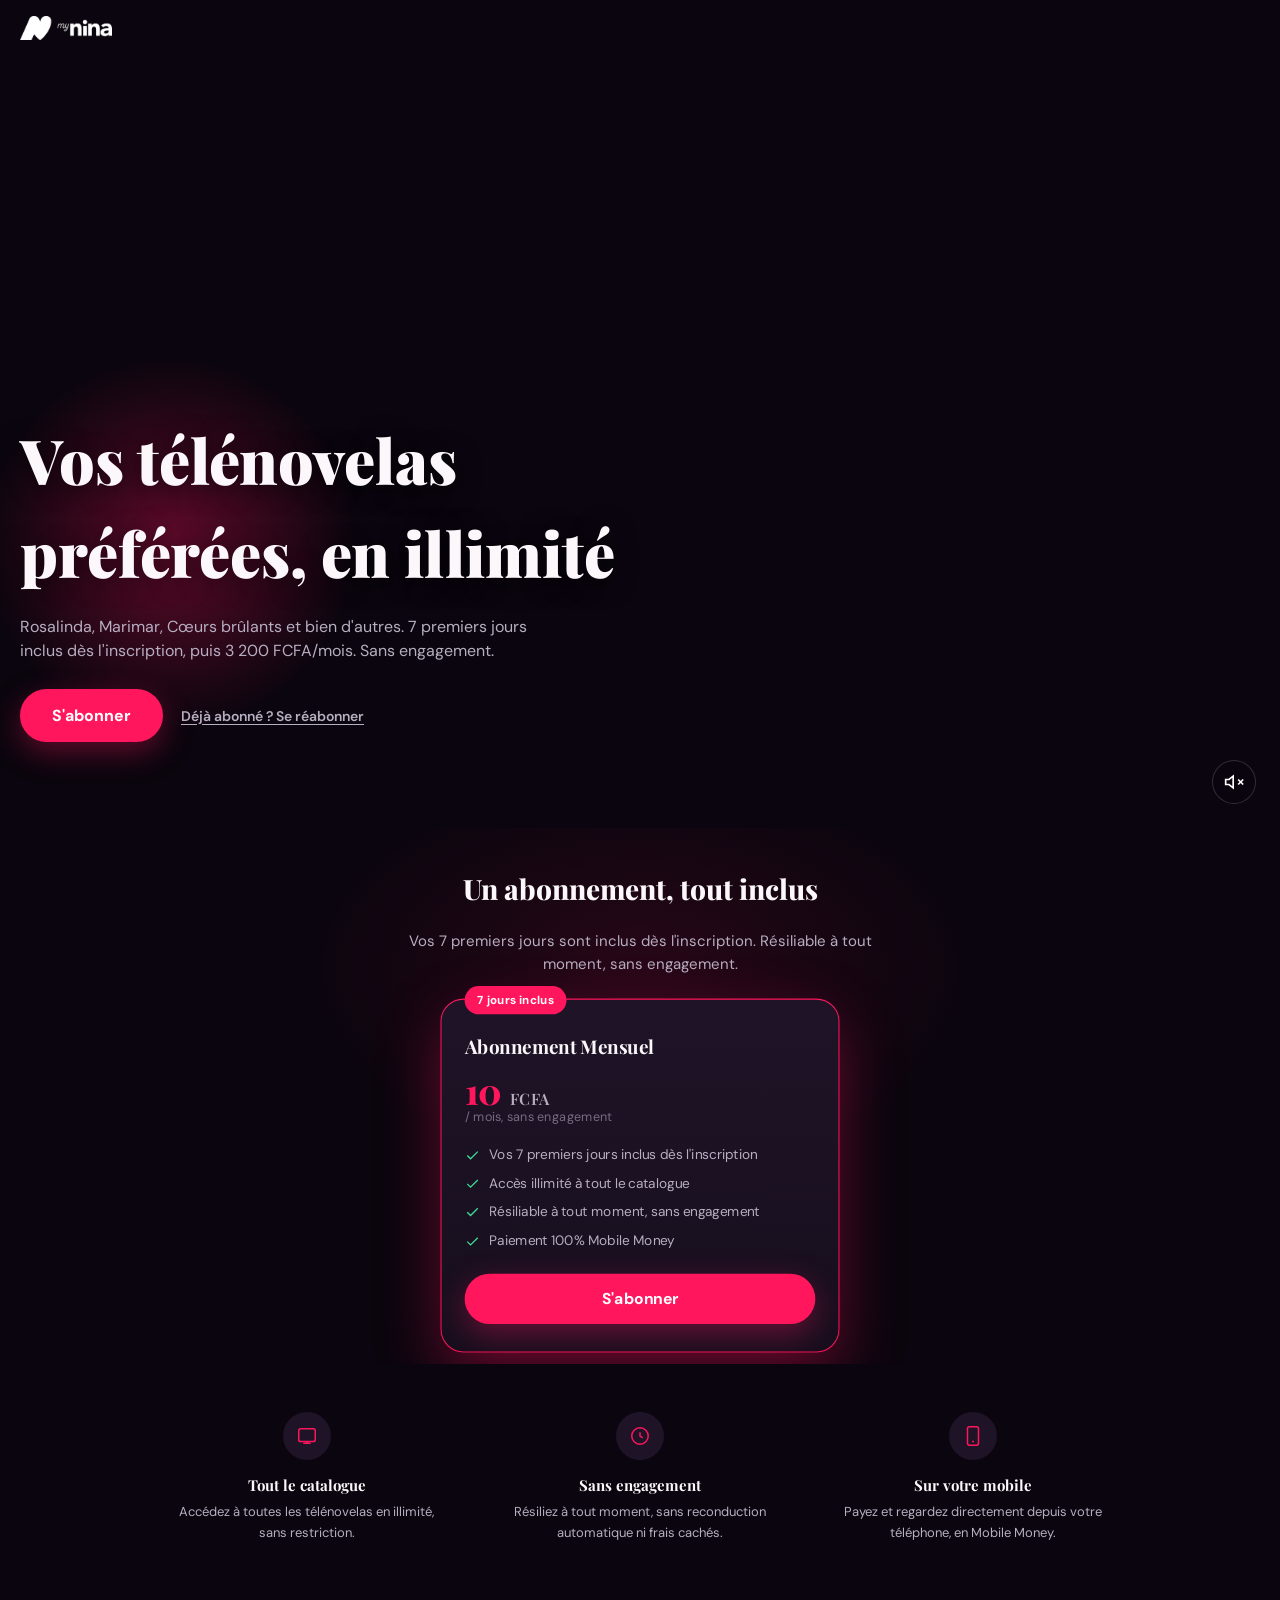
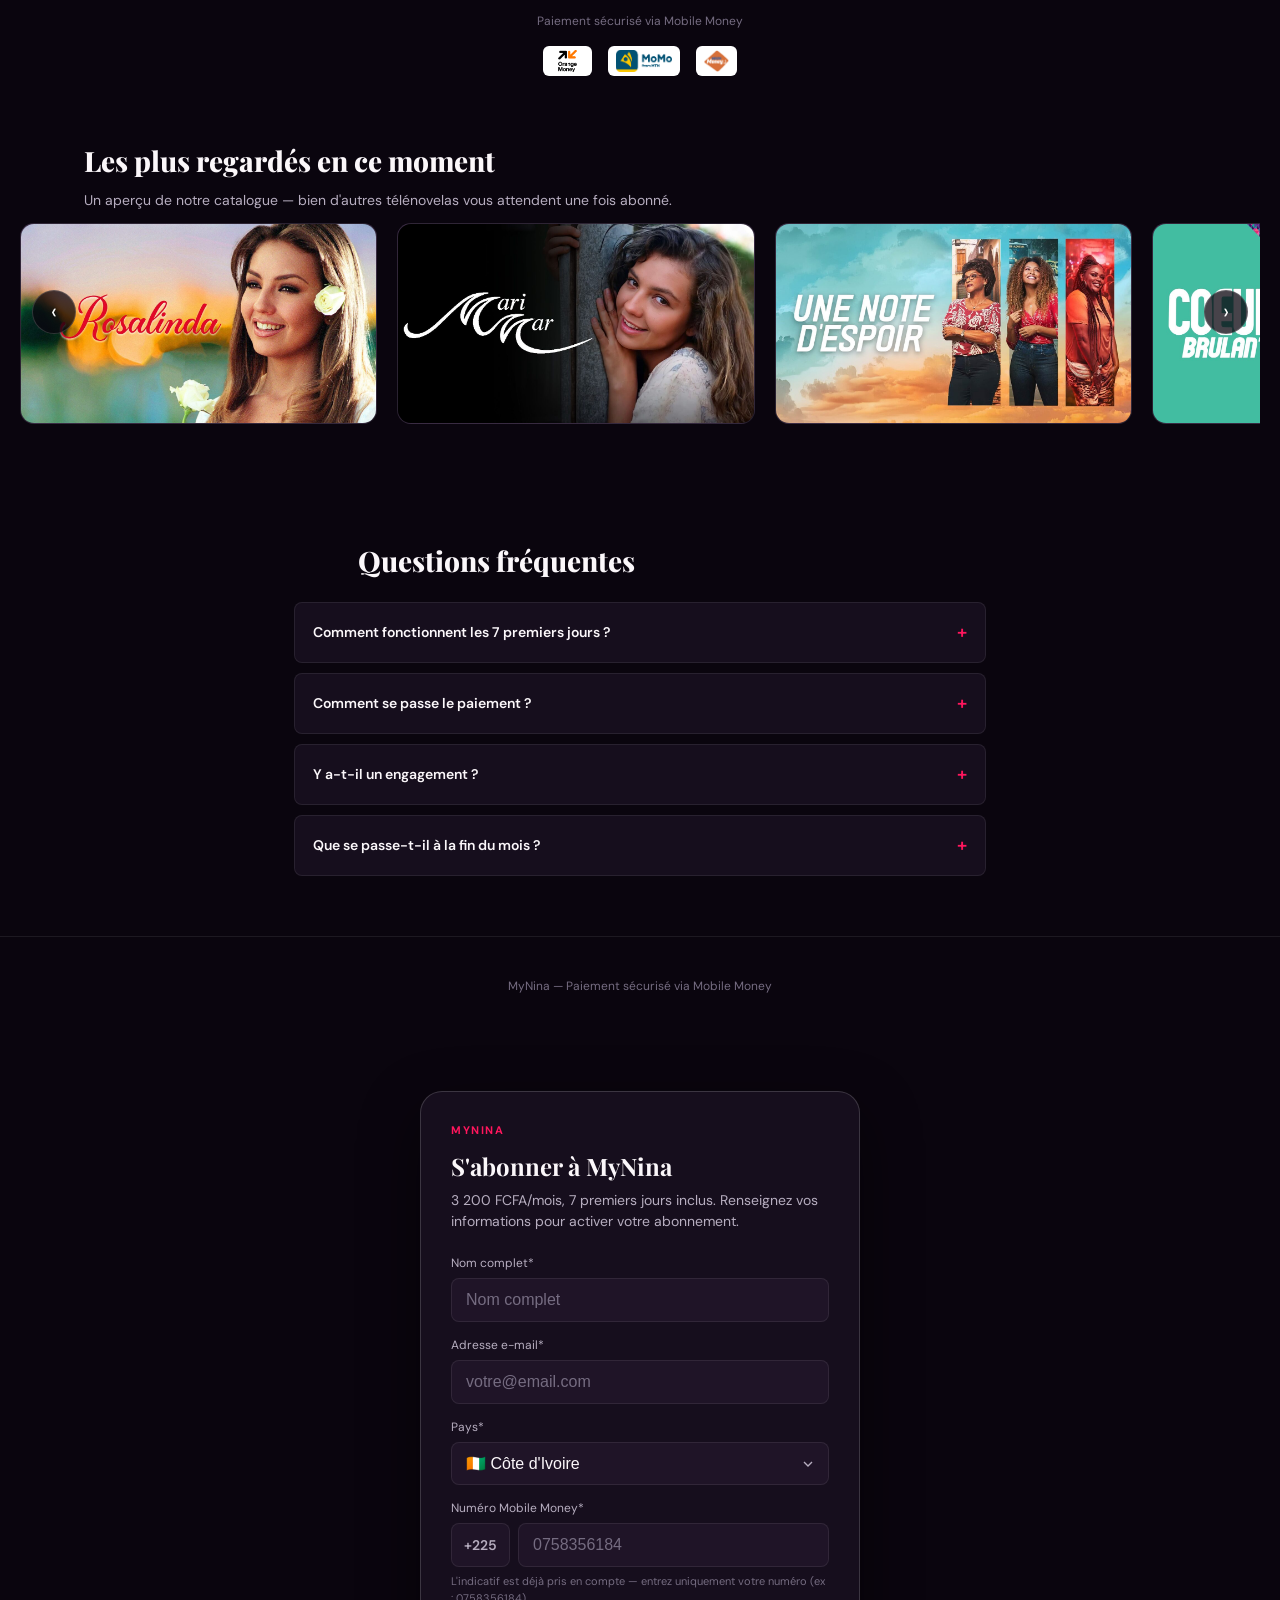
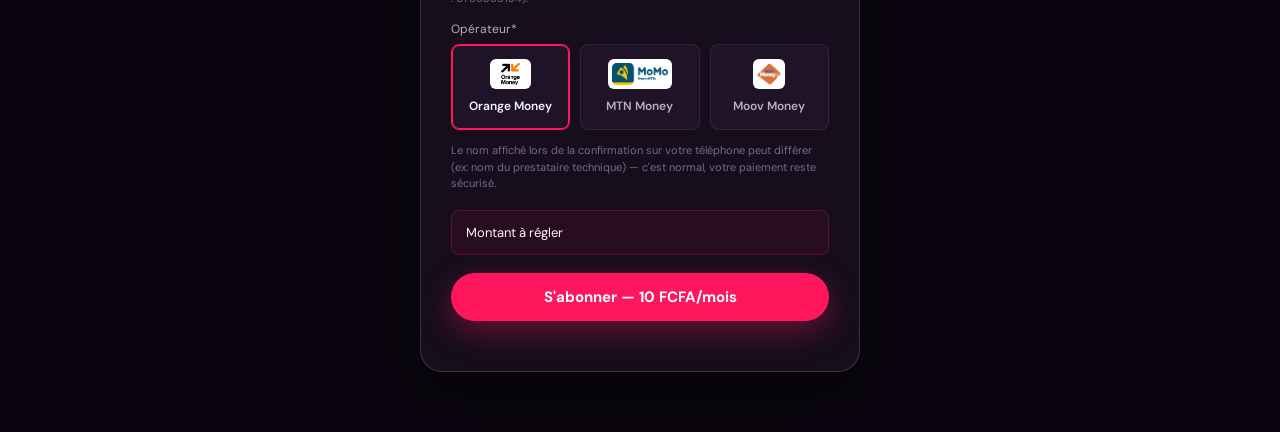
==== commit 7afa48fe: "Integrate Google Tag Manager into index.html Added Google Tag Manager scripts for tracking." ====
--- a/index.html
+++ b/index.html
@@ -1,6 +1,10 @@
 <!DOCTYPE html>
 <html lang="fr">
 <head>
+  <!-- Google Tag Manager (même conteneur que mynina.tv) -->
+  <script>window.dataLayer = window.dataLayer || [];</script>
+  <script>(function(w,d,s,l,i){w[l]=w[l]||[];w[l].push({'gtm.start':new Date().getTime(),event:'gtm.js'});var f=d.getElementsByTagName(s)[0],j=d.createElement(s),dl=l!='dataLayer'?'&l='+l:'';j.async=true;j.src='https://www.googletagmanager.com/gtm.js?id='+i+dl;f.parentNode.insertBefore(j,f);})(window,document,'script','dataLayer','GTM-W4LMJS5');</script>
+  <!-- End Google Tag Manager -->
   <meta charset="utf-8" />
   <script>
     // Voir programme.html pour l'explication complète de cette correction.
@@ -25,6 +29,9 @@
   <link rel="stylesheet" href="style.css" />
 </head>
 <body>
+  <!-- Google Tag Manager (noscript) -->
+  <noscript><iframe src="https://www.googletagmanager.com/ns.html?id=GTM-W4LMJS5" height="0" width="0" style="display:none;visibility:hidden"></iframe></noscript>
+  <!-- End Google Tag Manager (noscript) -->
   <header class="nav nav-overlay">
     <div class="nav-inner">
       <div class="nav-brand">
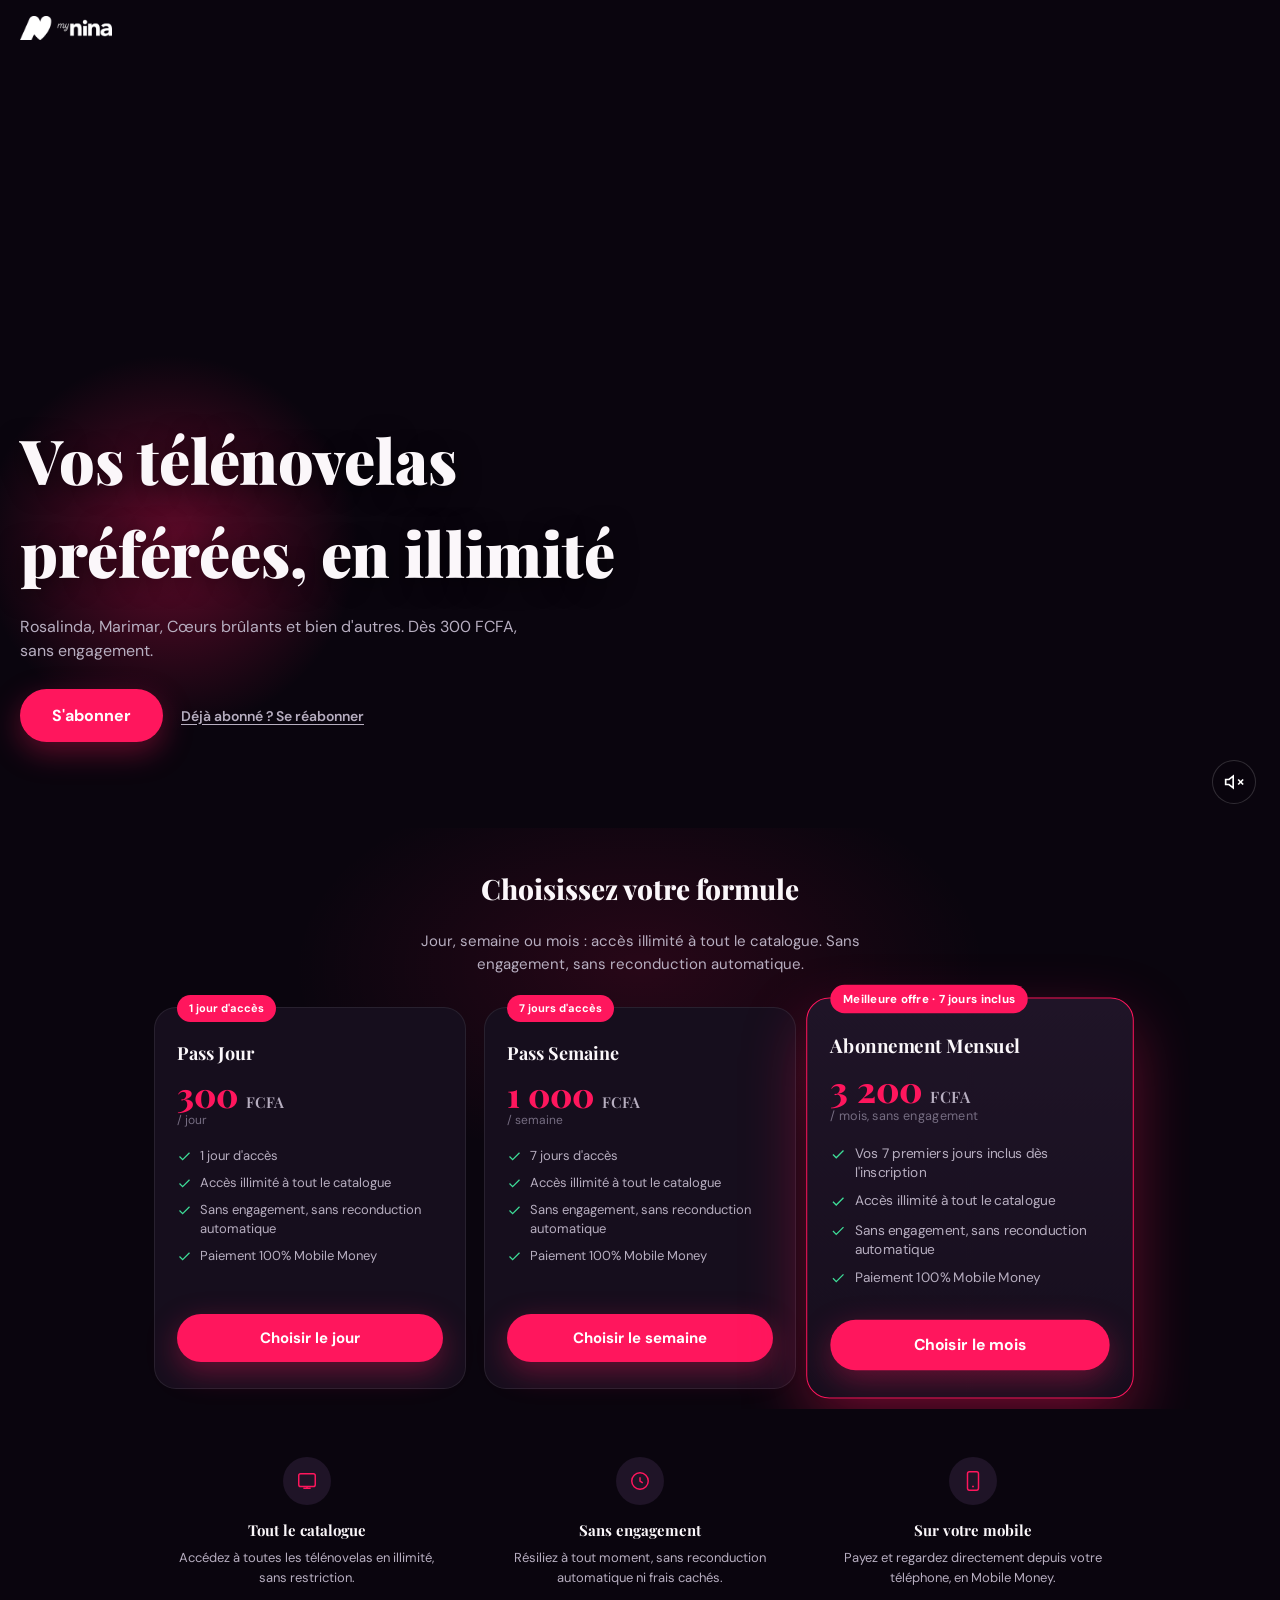
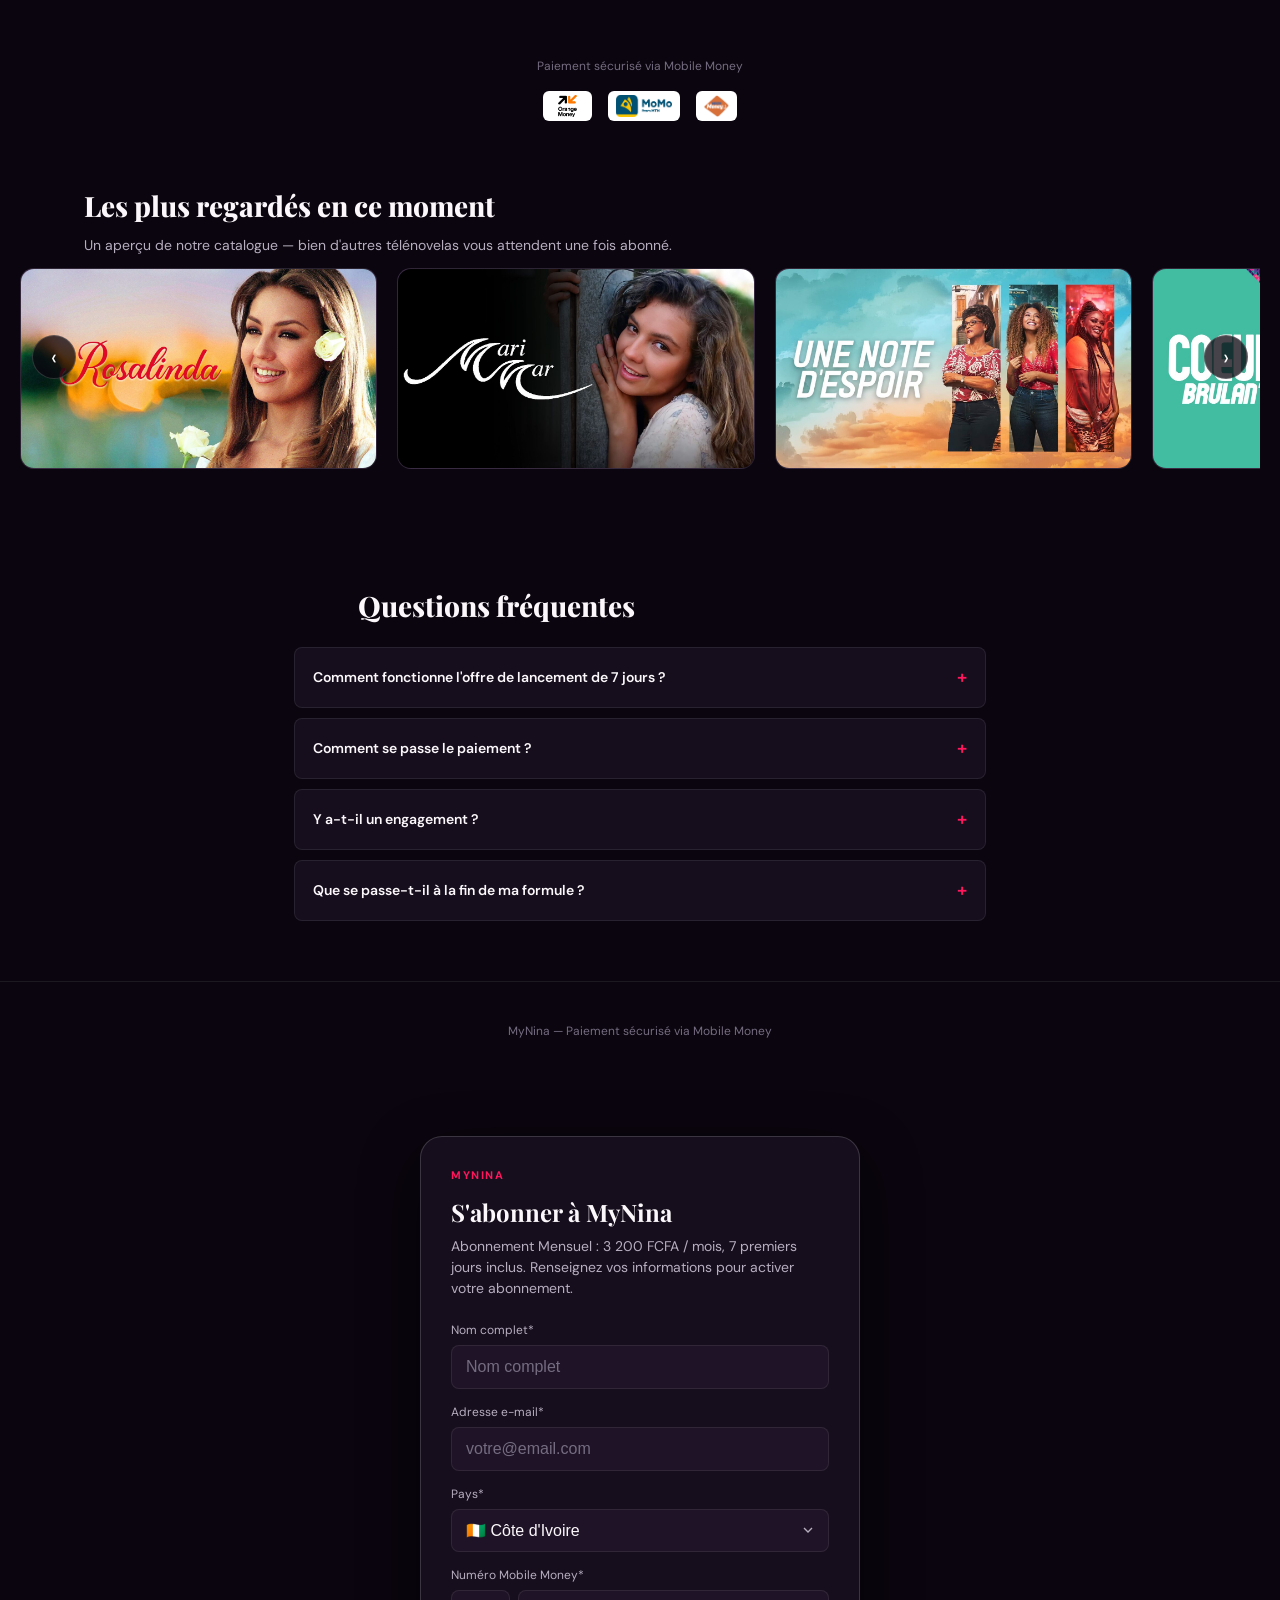
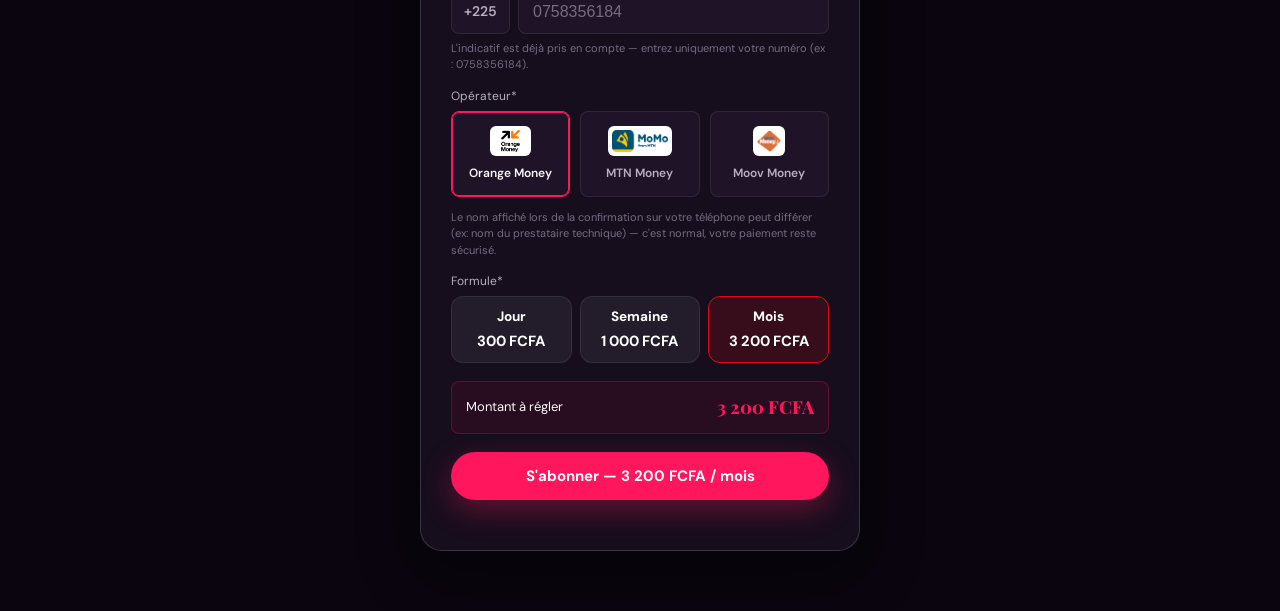
==== commit 8acdaa74: "Add files via upload" ====
--- a/index.html
+++ b/index.html
@@ -11,12 +11,12 @@
     document.write('<base href="' + (location.pathname.indexOf("/abonnements") === 0 ? "/abonnements/" : "/") + '">');
   </script>
   <meta name="viewport" content="width=device-width, initial-scale=1, viewport-fit=cover" />
-  <title>Abonnement MyNina — Télénovelas en illimité, 7 jours inclus | 3 200 FCFA/mois</title>
-  <meta name="description" content="Abonnez-vous à MyNina et regardez vos télénovelas préférées en illimité : Rosalinda, Marimar, Cœurs brûlants et bien d'autres. 7 premiers jours inclus, 3 200 FCFA/mois, sans engagement. Paiement Mobile Money (Orange, MTN, Moov)." />
+  <title>Abonnement MyNina — Télénovelas en illimité, sans engagement | Mobile Money</title>
+  <meta name="description" content="Abonnez-vous à MyNina et regardez vos télénovelas préférées en illimité : Rosalinda, Marimar, Cœurs brûlants et bien d'autres. Formules jour, semaine ou mois, sans engagement. Offre de lancement limitée. Paiement Mobile Money (Orange, MTN, Moov)." />
   <meta name="keywords" content="abonnement mynina, télénovela streaming, mynina.tv, mobile money abonnement, rosalinda streaming, marimar streaming, orange money, mtn momo, moov money, telenovela afrique" />
   <link rel="canonical" href="https://mynina.tv/abonnements/" />
-  <meta property="og:title" content="Abonnement MyNina — Télénovelas en illimité, 7 jours inclus" />
-  <meta property="og:description" content="Rosalinda, Marimar, Cœurs brûlants et bien d'autres. 3 200 FCFA/mois, sans engagement. Paiement Mobile Money." />
+  <meta property="og:title" content="Abonnement MyNina — Télénovelas en illimité, offre de lancement 7 jours" />
+  <meta property="og:description" content="Rosalinda, Marimar, Cœurs brûlants et bien d'autres. Jour, semaine ou mois, sans engagement. Paiement Mobile Money." />
   <meta property="og:type" content="website" />
   <meta property="og:url" content="https://mynina.tv/abonnements/" />
   <meta name="robots" content="index, follow" />
@@ -27,6 +27,7 @@
   <link rel="preconnect" href="https://fonts.gstatic.com" crossorigin>
   <link href="https://fonts.googleapis.com/css2?family=Playfair+Display:wght@700;800;900&family=DM+Sans:wght@400;500;700&display=swap" rel="stylesheet">
   <link rel="stylesheet" href="style.css" />
+  <link rel="stylesheet" href="offer.css" />
 </head>
 <body>
   <!-- Google Tag Manager (noscript) -->
@@ -46,7 +47,7 @@
     <button class="sound-toggle" id="hubSoundToggle" aria-label="Activer le son"></button>
     <div class="media-hero-content">
       <h1 class="hub-hero-title reveal">Vos télénovelas préférées, en illimité</h1>
-      <p class="hub-hero-sub reveal reveal-delay-1">Rosalinda, Marimar, Cœurs brûlants et bien d'autres. 7 premiers jours inclus dès l'inscription, puis 3 200 FCFA/mois. Sans engagement.</p>
+      <p class="hub-hero-sub reveal reveal-delay-1">Rosalinda, Marimar, Cœurs brûlants et bien d'autres. Offre de lancement : jusqu'à −50 %, valable 7 jours seulement. Sans engagement.</p>
       <div class="hero-cta-row reveal reveal-delay-2">
         <button class="btn-primary btn-hero" id="heroSubscribeCta" type="button">S'abonner</button>
         <button class="hero-cta-secondary" id="heroRenewCta" type="button">Déjà abonné ? Se réabonner</button>
@@ -56,8 +57,8 @@
 
   <!-- Offre -->
   <section class="pricing-section">
-    <h2 class="section-heading reveal">Un abonnement, tout inclus</h2>
-    <p class="pricing-intro reveal reveal-delay-1">Vos 7 premiers jours sont inclus dès l'inscription. Résiliable à tout moment, sans engagement.</p>
+    <h2 class="section-heading reveal">Choisissez votre formule</h2>
+    <p class="pricing-intro reveal reveal-delay-1">Jour, semaine ou mois : accès illimité à tout le catalogue. Sans engagement, sans reconduction automatique.</p>
     <div class="pricing-grid reveal reveal-delay-2" id="hubPricingGrid"></div>
   </section>
 
@@ -109,8 +110,8 @@
     <h2 class="section-heading reveal">Questions fréquentes</h2>
     <div class="faq-list reveal reveal-delay-1">
       <details class="faq-item">
-        <summary>Comment fonctionnent les 7 premiers jours ?</summary>
-        <p>Votre abonnement mensuel démarre dès l'inscription et couvre déjà vos 7 premiers jours — ils sont inclus dans le mois payé, sans frais supplémentaire.</p>
+        <summary>Comment fonctionne l'offre de lancement de 7 jours ?</summary>
+        <p>Pendant 7 jours, les trois formules sont proposées à prix réduit : le jour à 150 FCFA au lieu de 300, la semaine à 750 FCFA au lieu de 1 000, le mois à 2 000 FCFA au lieu de 3 200. Passé ce délai, les prix normaux s'appliquent. Avec la formule mensuelle, vos 7 premiers jours sont inclus dans le mois payé.</p>
       </details>
       <details class="faq-item">
         <summary>Comment se passe le paiement ?</summary>
@@ -118,10 +119,10 @@
       </details>
       <details class="faq-item">
         <summary>Y a-t-il un engagement ?</summary>
-        <p>Aucun. Votre abonnement est mensuel et non reconduit automatiquement — vous revenez simplement quand vous le souhaitez.</p>
+        <p>Aucun. Chaque formule (jour, semaine ou mois) est payée une seule fois et n'est jamais reconduite automatiquement — vous revenez simplement quand vous le souhaitez.</p>
       </details>
       <details class="faq-item">
-        <summary>Que se passe-t-il à la fin du mois ?</summary>
+        <summary>Que se passe-t-il à la fin de ma formule ?</summary>
         <p>Votre accès s'arrête simplement. Revenez quand vous voulez pour reprendre un abonnement.</p>
       </details>
     </div>
@@ -135,7 +136,7 @@
       <div class="step-form active" id="stepForm">
         <div class="modal-eyebrow">MyNina</div>
         <h3 id="modalTitle">S'abonner à MyNina</h3>
-        <p class="modal-sub">3 200 FCFA/mois, 7 premiers jours inclus. Renseignez vos informations pour activer votre abonnement.</p>
+        <p class="modal-sub">Choisissez votre formule et renseignez vos informations pour activer votre abonnement.</p>
 
         <form id="accountForm" novalidate>
           <div class="field">
@@ -180,7 +181,8 @@
 
   <script src="app.js"></script>
   <script>
-    document.getElementById("submitBtn").textContent = `S'abonner — ${currentPrice()} ${PAYMENT_CURRENCY_LABEL}/mois`;
+    document.getElementById("submitBtn").textContent = submitLabel();
   </script>
+<script type="module" src="https://static.cloudflareinsights.com/beacon.min.js/vce701823e78c4301a35b7e07294d87301792088814092" integrity="sha512-UKNk8GbxkABxKcXYuLkO16EleLGUkcvJWtpSNmExE0Too3ZaFAxTscNWEc1OdAv5/BikHawapSCaiD2XCmp+Bw==" data-cf-beacon='{"version":"2024.11.0","token":"2b485b1dfaad41bba8f346fb72611021","r":1,"spa":2}' crossorigin="anonymous"></script>
 </body>
 </html>
--- a/offer.css
+++ b/offer.css
@@ -0,0 +1,125 @@
+/* ==========================================================================
+   MyNina — Offre de lancement 7 jours : prix barrés, formules, compte à rebours
+   S'appuie sur les variables de style.css quand elles existent, avec valeurs de secours.
+   ========================================================================== */
+:root {
+  --offer-accent: var(--accent, var(--primary, #e50914));
+  --offer-text: var(--text, #fff);
+  --offer-muted: var(--text-muted, rgba(255, 255, 255, .62));
+  --offer-bg: var(--card-bg, rgba(255, 255, 255, .06));
+  --offer-border: var(--border, rgba(255, 255, 255, .16));
+}
+
+/* Prix barré */
+s.old-price, .pricing-old s, .plan-chip-old {
+  color: var(--offer-muted);
+  text-decoration: line-through;
+  text-decoration-thickness: 2px;
+  text-decoration-color: var(--offer-accent);
+  font-weight: 500;
+}
+
+/* Pastille dans le hero */
+.offer-pill {
+  display: inline-block;
+  margin: 0 0 14px;
+  padding: 7px 14px;
+  border-radius: 999px;
+  background: var(--offer-accent);
+  color: #fff;
+  font-size: .85rem;
+  font-weight: 700;
+  letter-spacing: .02em;
+}
+.offer-pill b, .offer-banner b, .pricing-deadline b, .offer-form-note b {
+  font-variant-numeric: tabular-nums;
+}
+
+/* Bandeau au-dessus des tarifs */
+.offer-banner {
+  max-width: 880px;
+  margin: 0 auto 22px;
+  padding: 14px 18px;
+  border: 1px solid var(--offer-accent);
+  border-radius: 12px;
+  background: color-mix(in srgb, var(--offer-accent) 14%, transparent);
+  text-align: center;
+  display: flex;
+  flex-direction: column;
+  gap: 4px;
+}
+.offer-banner strong { font-size: 1.05rem; }
+.offer-banner span { font-size: .9rem; color: var(--offer-muted); }
+.offer-banner[hidden], .offer-pill[hidden], .offer-form-note[hidden] { display: none; }
+
+/* Trois cartes de tarifs */
+.pricing-grid.pricing-grid-3 {
+  display: grid;
+  grid-template-columns: repeat(3, minmax(0, 1fr));
+  gap: 18px;
+  align-items: stretch;
+  max-width: 1040px;
+  margin-left: auto;
+  margin-right: auto;
+}
+.pricing-grid-3 .pricing-card { position: relative; display: flex; flex-direction: column; }
+.pricing-grid-3 .pricing-features { flex: 1; }
+.pricing-promo {
+  position: absolute;
+  top: 14px;
+  right: 14px;
+  padding: 4px 10px;
+  border-radius: 999px;
+  background: var(--offer-accent);
+  color: #fff;
+  font-size: .8rem;
+  font-weight: 800;
+}
+.pricing-old { margin-top: 2px; font-size: 1.05rem; }
+.pricing-deadline {
+  margin: 8px 0 4px;
+  font-size: .82rem;
+  color: var(--offer-muted);
+}
+.pricing-deadline b { color: var(--offer-text); }
+
+@media (max-width: 820px) {
+  .pricing-grid.pricing-grid-3 { grid-template-columns: 1fr; max-width: 420px; }
+  /* le mois (offre mise en avant) passe en premier sur mobile */
+  .pricing-grid-3 .pricing-card[data-plan="mensuel"] { order: -1; }
+}
+
+/* Sélecteur de formule dans le formulaire */
+.plan-chips {
+  display: grid;
+  grid-template-columns: repeat(3, 1fr);
+  gap: 8px;
+}
+.plan-chip {
+  display: flex;
+  flex-direction: column;
+  align-items: center;
+  gap: 2px;
+  padding: 10px 6px;
+  border: 1.5px solid var(--offer-border);
+  border-radius: 12px;
+  background: var(--offer-bg);
+  color: var(--offer-text);
+  font: inherit;
+  cursor: pointer;
+}
+.plan-chip.is-selected {
+  border-color: var(--offer-accent);
+  background: color-mix(in srgb, var(--offer-accent) 16%, transparent);
+}
+.plan-chip-name { font-size: .85rem; font-weight: 700; }
+.plan-chip-old { font-size: .78rem; }
+.plan-chip-price { font-size: .92rem; }
+
+.price-row .amount { text-align: right; }
+.offer-form-note {
+  margin: -6px 0 14px;
+  font-size: .82rem;
+  color: var(--offer-muted);
+  text-align: center;
+}
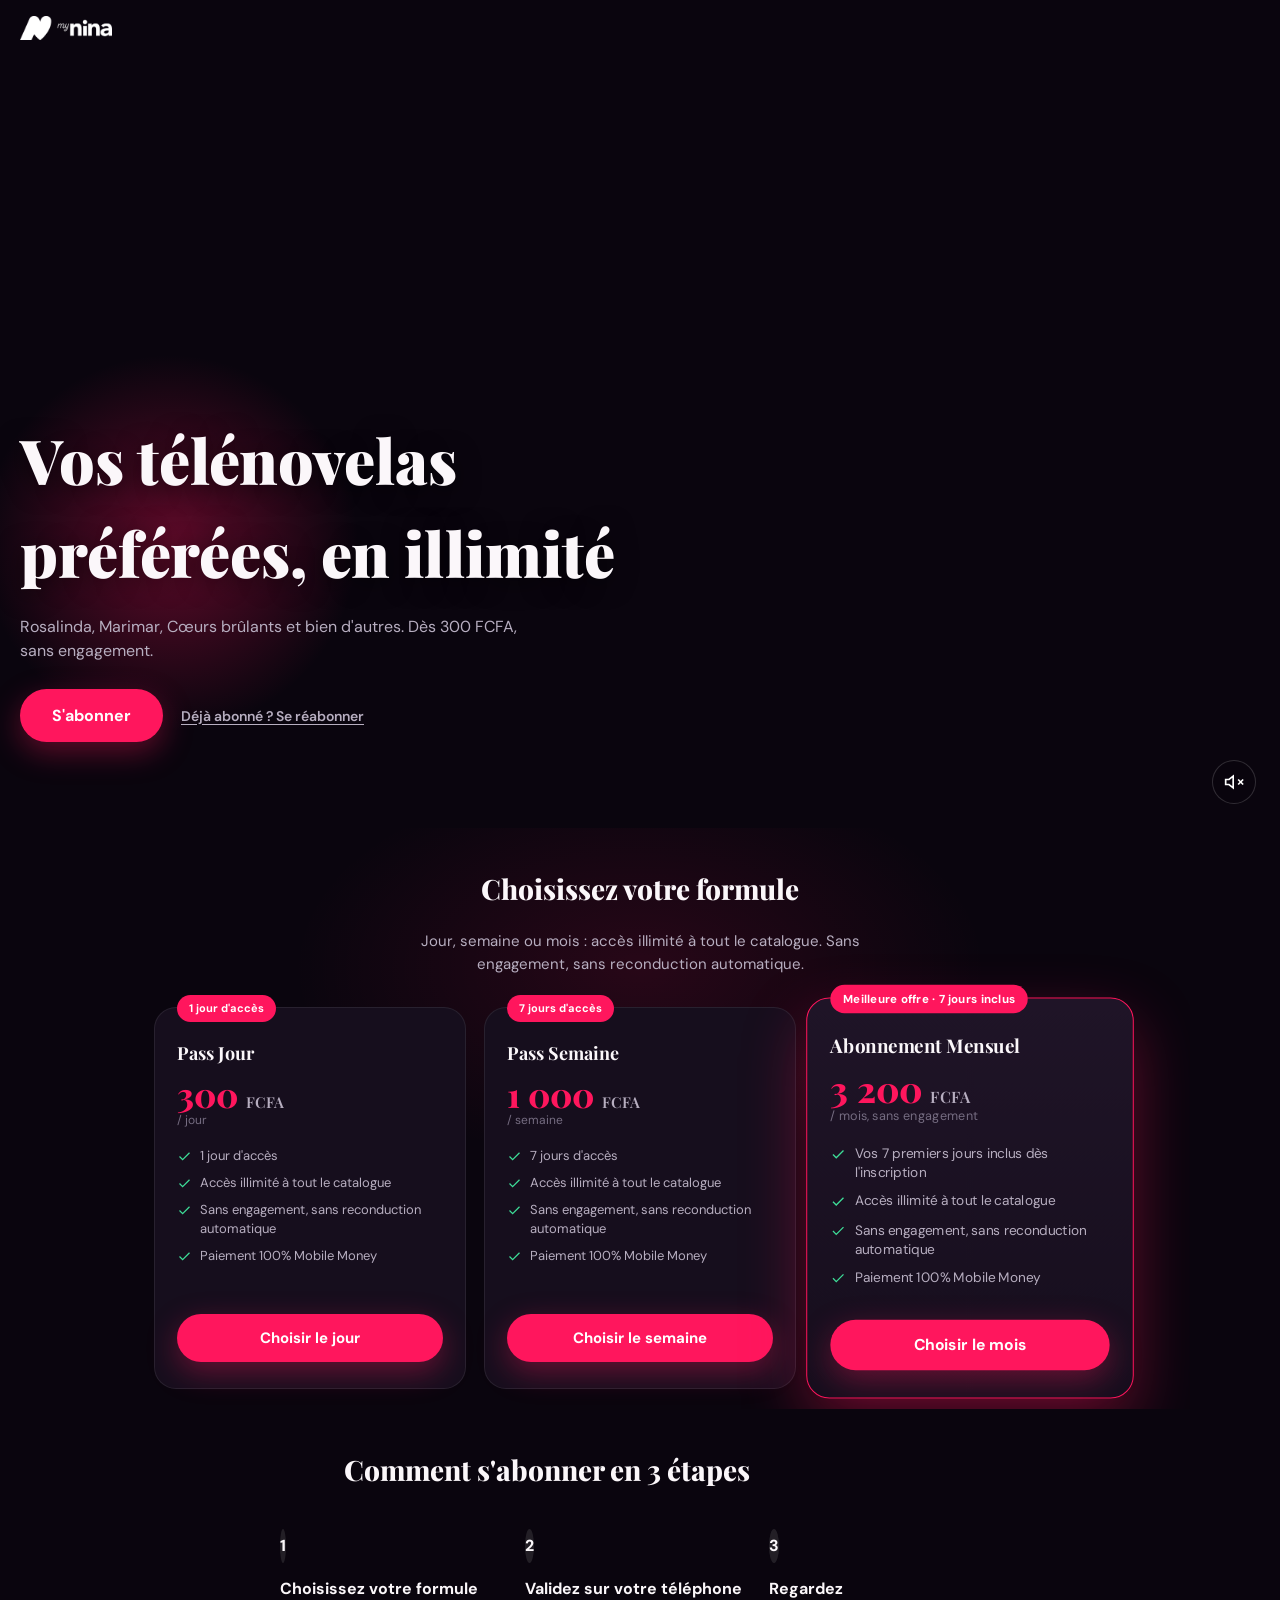
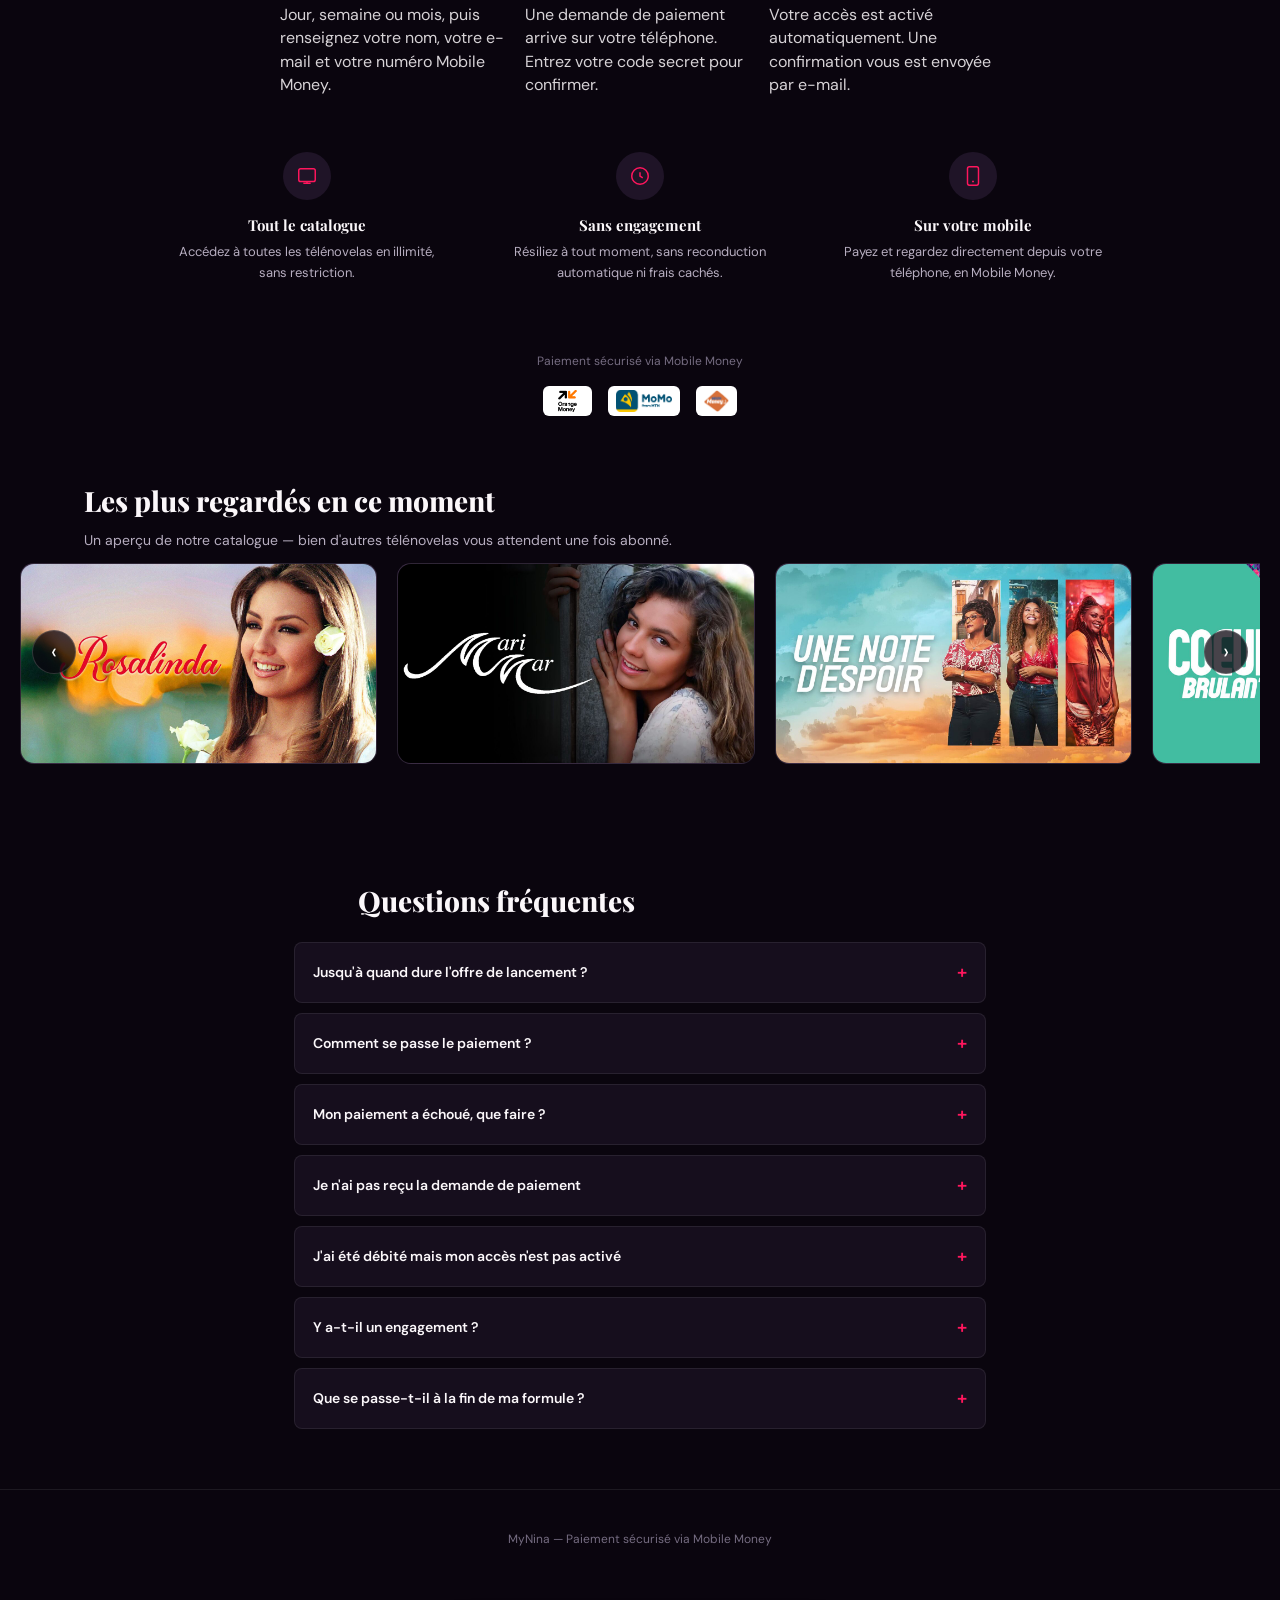
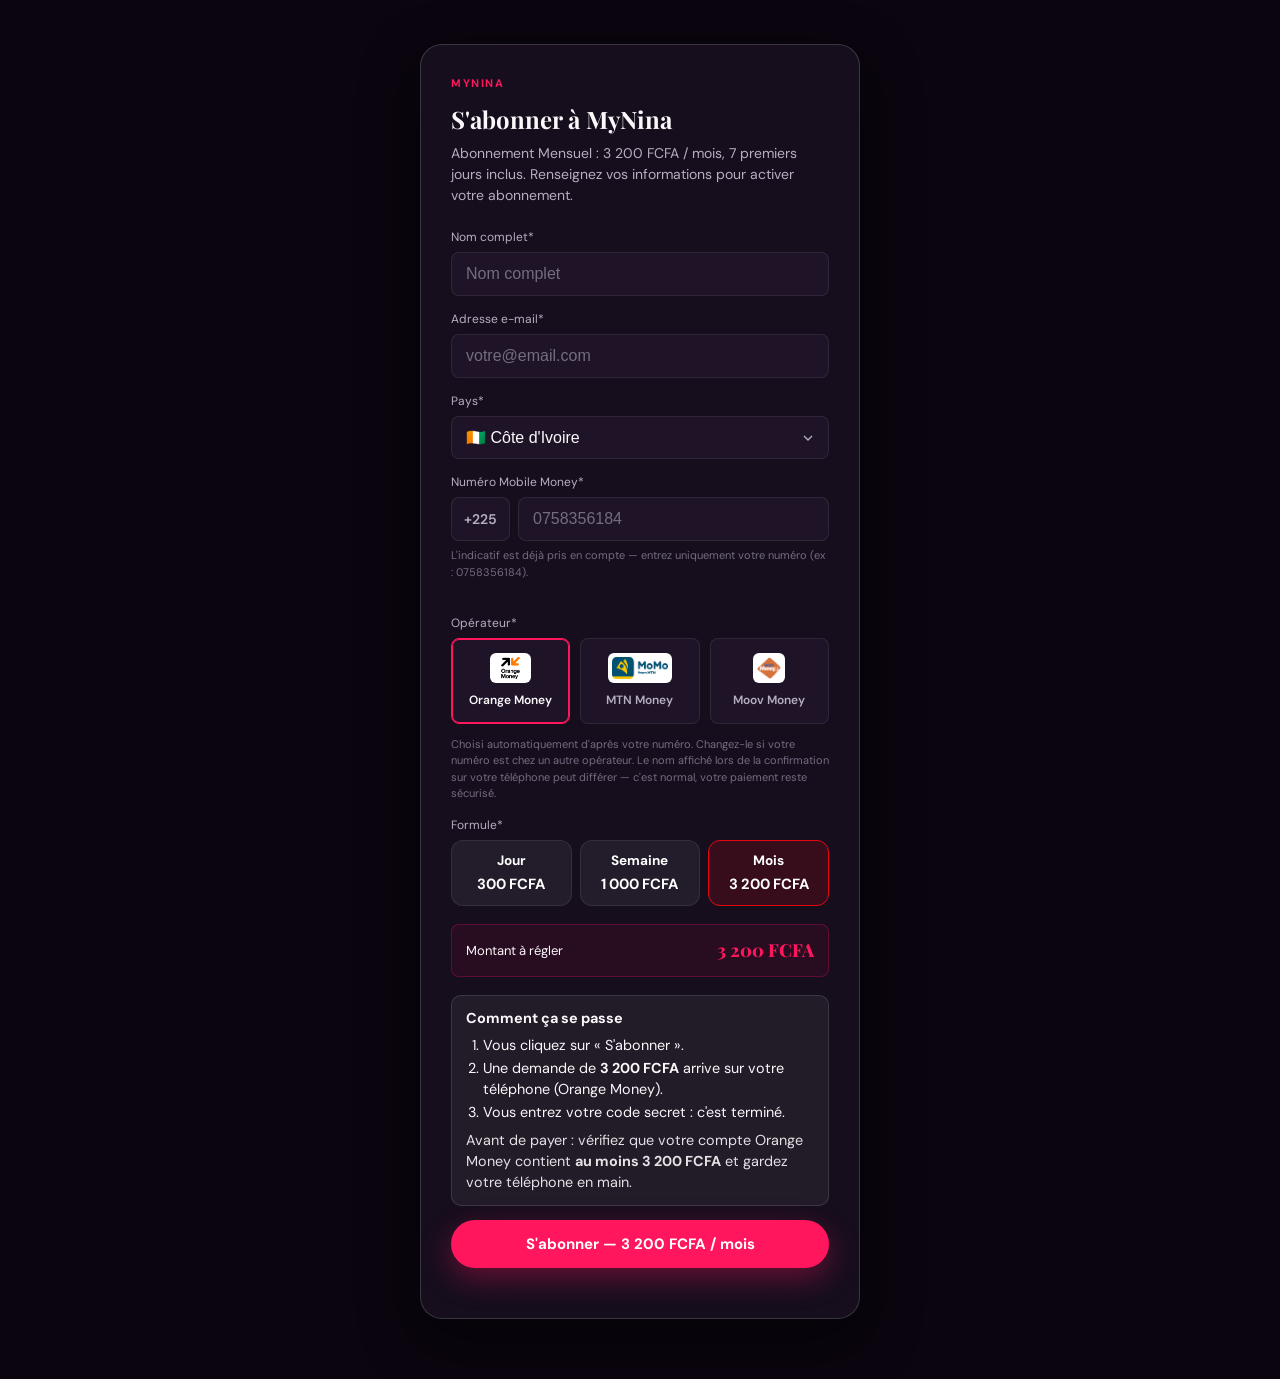
==== commit e01fed5e: "Add files via upload" ====
--- a/index.html
+++ b/index.html
@@ -15,7 +15,7 @@
   <meta name="description" content="Abonnez-vous à MyNina et regardez vos télénovelas préférées en illimité : Rosalinda, Marimar, Cœurs brûlants et bien d'autres. Formules jour, semaine ou mois, sans engagement. Offre de lancement limitée. Paiement Mobile Money (Orange, MTN, Moov)." />
   <meta name="keywords" content="abonnement mynina, télénovela streaming, mynina.tv, mobile money abonnement, rosalinda streaming, marimar streaming, orange money, mtn momo, moov money, telenovela afrique" />
   <link rel="canonical" href="https://mynina.tv/abonnements/" />
-  <meta property="og:title" content="Abonnement MyNina — Télénovelas en illimité, offre de lancement 7 jours" />
+  <meta property="og:title" content="Abonnement MyNina — Télénovelas en illimité, offre de lancement jusqu'au 15 novembre" />
   <meta property="og:description" content="Rosalinda, Marimar, Cœurs brûlants et bien d'autres. Jour, semaine ou mois, sans engagement. Paiement Mobile Money." />
   <meta property="og:type" content="website" />
   <meta property="og:url" content="https://mynina.tv/abonnements/" />
@@ -47,7 +47,7 @@
     <button class="sound-toggle" id="hubSoundToggle" aria-label="Activer le son"></button>
     <div class="media-hero-content">
       <h1 class="hub-hero-title reveal">Vos télénovelas préférées, en illimité</h1>
-      <p class="hub-hero-sub reveal reveal-delay-1">Rosalinda, Marimar, Cœurs brûlants et bien d'autres. Offre de lancement : jusqu'à −50 %, valable 7 jours seulement. Sans engagement.</p>
+      <p class="hub-hero-sub reveal reveal-delay-1">Rosalinda, Marimar, Cœurs brûlants et bien d'autres. Offre de lancement : jusqu'à −50 %, valable jusqu'au 15 novembre. Sans engagement.</p>
       <div class="hero-cta-row reveal reveal-delay-2">
         <button class="btn-primary btn-hero" id="heroSubscribeCta" type="button">S'abonner</button>
         <button class="hero-cta-secondary" id="heroRenewCta" type="button">Déjà abonné ? Se réabonner</button>
@@ -60,6 +60,16 @@
     <h2 class="section-heading reveal">Choisissez votre formule</h2>
     <p class="pricing-intro reveal reveal-delay-1">Jour, semaine ou mois : accès illimité à tout le catalogue. Sans engagement, sans reconduction automatique.</p>
     <div class="pricing-grid reveal reveal-delay-2" id="hubPricingGrid"></div>
+  </section>
+
+  <!-- Comment ça marche -->
+  <section class="how-section">
+    <h2 class="section-heading reveal">Comment s'abonner en 3 étapes</h2>
+    <ol class="how-steps reveal reveal-delay-1">
+      <li><span class="how-num">1</span><div><strong>Choisissez votre formule</strong><p>Jour, semaine ou mois, puis renseignez votre nom, votre e-mail et votre numéro Mobile Money.</p></div></li>
+      <li><span class="how-num">2</span><div><strong>Validez sur votre téléphone</strong><p>Une demande de paiement arrive sur votre téléphone. Entrez votre code secret pour confirmer.</p></div></li>
+      <li><span class="how-num">3</span><div><strong>Regardez</strong><p>Votre accès est activé automatiquement. Une confirmation vous est envoyée par e-mail.</p></div></li>
+    </ol>
   </section>
 
   <!-- Pourquoi s'abonner -->
@@ -110,12 +120,24 @@
     <h2 class="section-heading reveal">Questions fréquentes</h2>
     <div class="faq-list reveal reveal-delay-1">
       <details class="faq-item">
-        <summary>Comment fonctionne l'offre de lancement de 7 jours ?</summary>
-        <p>Pendant 7 jours, les trois formules sont proposées à prix réduit : le jour à 150 FCFA au lieu de 300, la semaine à 750 FCFA au lieu de 1 000, le mois à 2 000 FCFA au lieu de 3 200. Passé ce délai, les prix normaux s'appliquent. Avec la formule mensuelle, vos 7 premiers jours sont inclus dans le mois payé.</p>
+        <summary>Jusqu'à quand dure l'offre de lancement ?</summary>
+        <p>Jusqu'au 15 novembre 2026 (23 h 59, heure d'Abidjan), les trois formules sont proposées à prix réduit : le jour à 150 FCFA au lieu de 300, la semaine à 750 FCFA au lieu de 1 000, le mois à 2 000 FCFA au lieu de 3 200. Passé ce délai, les prix normaux s'appliquent. Avec la formule mensuelle, vos 7 premiers jours sont inclus dans le mois payé.</p>
       </details>
       <details class="faq-item">
         <summary>Comment se passe le paiement ?</summary>
         <p>Le paiement se fait par Mobile Money (Orange, MTN, Moov). Vous recevez une demande de confirmation directement sur votre téléphone.</p>
+      </details>
+      <details class="faq-item">
+        <summary>Mon paiement a échoué, que faire ?</summary>
+        <p>Les causes les plus fréquentes sont un solde Mobile Money insuffisant, une demande de paiement non validée à temps, ou un mauvais opérateur choisi. Vérifiez votre solde (il faut au moins le montant de la formule), gardez votre téléphone en main, entrez votre code secret dès que la demande arrive, puis réessayez. Si le solde est trop juste, le pass Jour est la formule la moins chère. Aucun montant n'est débité tant que le paiement n'est pas confirmé.</p>
+      </details>
+      <details class="faq-item">
+        <summary>Je n'ai pas reçu la demande de paiement</summary>
+        <p>Vérifiez que votre numéro est correct (10 chiffres, en commençant par 0) et que l'opérateur choisi est bien le vôtre. Assurez-vous que votre téléphone a du réseau et regardez aussi dans votre application Mobile Money. Si rien n'arrive, écrivez-nous via le chat : nous vous aidons tout de suite.</p>
+      </details>
+      <details class="faq-item">
+        <summary>J'ai été débité mais mon accès n'est pas activé</summary>
+        <p>L'activation peut prendre quelques instants après la confirmation. Si rien n'a changé après quelques minutes, contactez-nous via le chat avec votre e-mail et votre numéro : nous vérifions votre paiement et activons votre accès.</p>
       </details>
       <details class="faq-item">
         <summary>Y a-t-il un engagement ?</summary>
@@ -145,7 +167,8 @@
           </div>
           <div class="field">
             <label for="email">Adresse e-mail*</label>
-            <input id="email" name="email" type="email" placeholder="votre@email.com" required autocomplete="email" />
+            <input id="email" name="email" type="email" placeholder="votre@email.com" required autocomplete="email" autocapitalize="none" spellcheck="false" inputmode="email" />
+            <small class="field-hint" id="emailHint" aria-live="polite"></small>
           </div>
           <div class="field">
             <label for="country">Pays*</label>
@@ -158,17 +181,20 @@
               <input id="phone" name="phone" type="tel" placeholder="0758356184" inputmode="numeric" required autocomplete="tel" />
             </div>
             <small class="field-hint">L'indicatif est déjà pris en compte — entrez uniquement votre numéro (ex : 0758356184).</small>
-          </div>
-          <div class="field">
-            <label>Opérateur*</label>
+            <small class="field-hint phone-hint" id="phoneHint" aria-live="polite"></small>
+          </div>
+          <div class="field">
+            <label id="operatorLabel">Opérateur*</label>
             <div class="operator-cards" id="operatorGroup"></div>
-            <small class="field-hint">Le nom affiché lors de la confirmation sur votre téléphone peut différer (ex: nom du prestataire technique) — c'est normal, votre paiement reste sécurisé.</small>
+            <small class="field-hint">Choisi automatiquement d'après votre numéro. Changez-le si votre numéro est chez un autre opérateur. Le nom affiché lors de la confirmation sur votre téléphone peut différer — c'est normal, votre paiement reste sécurisé.</small>
           </div>
 
           <div class="price-row">
             <span>Montant à régler</span>
             <span class="amount" id="priceAmount"></span>
           </div>
+
+          <div class="pay-guide" id="payGuide"></div>
 
           <button class="btn-primary" id="submitBtn" type="submit" style="width:100%;"></button>
           <div class="form-note" id="formNote"></div>
--- a/offer.css
+++ b/offer.css
@@ -123,3 +123,57 @@
   color: var(--offer-muted);
   text-align: center;
 }
+
+/* ==========================================================================
+   Paiement guidé — encart explicatif, attente, échecs, aide
+   ========================================================================== */
+.phone-hint { display: block; min-height: 1.2em; }
+.phone-hint.is-ok { color: var(--success, #2e9d5b); }
+.phone-hint.is-warn { color: var(--danger, #e5484d); font-weight: 600; }
+#emailHint:empty { display: none; }
+.link-btn { background: none; border: 0; padding: 0; color: inherit; font: inherit; font-weight: 700; text-decoration: underline; cursor: pointer; }
+
+.pay-guide { margin: 14px 0; padding: 12px 14px; border-radius: 10px; background: rgba(127,127,127,.12); border: 1px solid rgba(127,127,127,.28); font-size: .9rem; line-height: 1.45; }
+.pay-guide-title { font-weight: 700; margin-bottom: 6px; }
+.pay-guide ol { margin: 0 0 8px 1.2em; padding: 0; }
+.pay-guide li { margin: 2px 0; }
+.pay-guide-note { margin: 0; opacity: .9; }
+
+.pay-steps-list { text-align: left; margin: 12px auto; padding-left: 1.3em; max-width: 340px; line-height: 1.5; }
+.pay-steps-list li { margin: 4px 0; }
+.pay-progress { height: 4px; border-radius: 4px; background: rgba(127,127,127,.25); overflow: hidden; margin: 14px 0 6px; }
+.pay-progress span { display: block; height: 100%; width: 0; background: currentColor; opacity: .7; transition: width .6s linear; }
+.pay-wait-tip { font-size: .85rem; opacity: .9; margin-top: 10px; }
+
+.btn-secondary-lite { display: block; width: 100%; margin: 0 0 10px; padding: 12px 14px; border-radius: 10px; border: 1px solid rgba(127,127,127,.5); background: transparent; color: inherit; font: inherit; font-weight: 600; cursor: pointer; }
+.btn-secondary-lite:hover { background: rgba(127,127,127,.15); }
+
+.how-section { padding: 40px 20px 8px; max-width: 760px; margin: 0 auto; }
+.how-steps { list-style: none; margin: 18px 0 0; padding: 0; display: grid; gap: 14px; }
+.how-steps li { display: flex; gap: 14px; align-items: flex-start; text-align: left; }
+.how-num { flex: 0 0 34px; height: 34px; border-radius: 50%; display: inline-flex; align-items: center; justify-content: center; font-weight: 800; background: rgba(127,127,127,.22); }
+.how-steps strong { display: block; margin-bottom: 2px; }
+.how-steps p { margin: 0; opacity: .85; line-height: 1.45; }
+@media (min-width: 720px) { .how-steps { grid-template-columns: repeat(3, 1fr); } .how-steps li { flex-direction: column; } }
+
+/* ==========================================================================
+   Pages par formule (?plan=…) et étape de validation avant paiement
+   ========================================================================== */
+.field[hidden], .plan-summary[hidden], .all-plans-link[hidden], .confirm-mismatch[hidden] { display: none !important; }
+.pricing-grid-1 { display: grid; grid-template-columns: minmax(0, 420px); justify-content: center; gap: 16px; }
+.all-plans-link { display: block; margin: 14px auto 0; font-size: .95rem; opacity: .85; }
+.plan-summary { display: flex; flex-wrap: wrap; gap: 6px 12px; align-items: center; justify-content: space-between; margin: 0 0 14px; padding: 10px 12px; border-radius: 10px; background: rgba(127,127,127,.12); border: 1px solid rgba(127,127,127,.28); font-size: .92rem; }
+
+.confirm-wrap { text-align: left; }
+.confirm-wrap h4 { text-align: center; margin: 0 0 8px; }
+.confirm-lead { margin: 0 0 12px; line-height: 1.45; }
+.confirm-recap { margin: 0 0 12px; padding: 4px 12px; border-radius: 10px; background: rgba(127,127,127,.12); border: 1px solid rgba(127,127,127,.28); }
+.confirm-recap > div { display: flex; justify-content: space-between; gap: 12px; padding: 8px 0; border-bottom: 1px solid rgba(127,127,127,.2); }
+.confirm-recap > div:last-child { border-bottom: 0; }
+.confirm-recap dt { opacity: .75; font-size: .88rem; flex: 0 0 auto; }
+.confirm-recap dd { margin: 0; font-weight: 700; text-align: right; word-break: break-word; }
+.confirm-mismatch { margin: 0 0 12px; padding: 10px 12px; border-radius: 10px; border: 1px solid var(--danger, #e5484d); color: var(--danger, #e5484d); font-weight: 600; font-size: .9rem; line-height: 1.4; }
+.confirm-warn { margin: 0 0 12px; font-size: .9rem; line-height: 1.5; }
+.confirm-check { display: flex; gap: 10px; align-items: flex-start; margin: 0 0 14px; padding: 12px; border-radius: 10px; border: 1px solid rgba(127,127,127,.4); cursor: pointer; font-size: .92rem; line-height: 1.45; }
+.confirm-check input { flex: 0 0 22px; width: 22px; height: 22px; margin-top: 1px; }
+.confirm-wrap .btn-primary[disabled] { opacity: .45; cursor: not-allowed; }
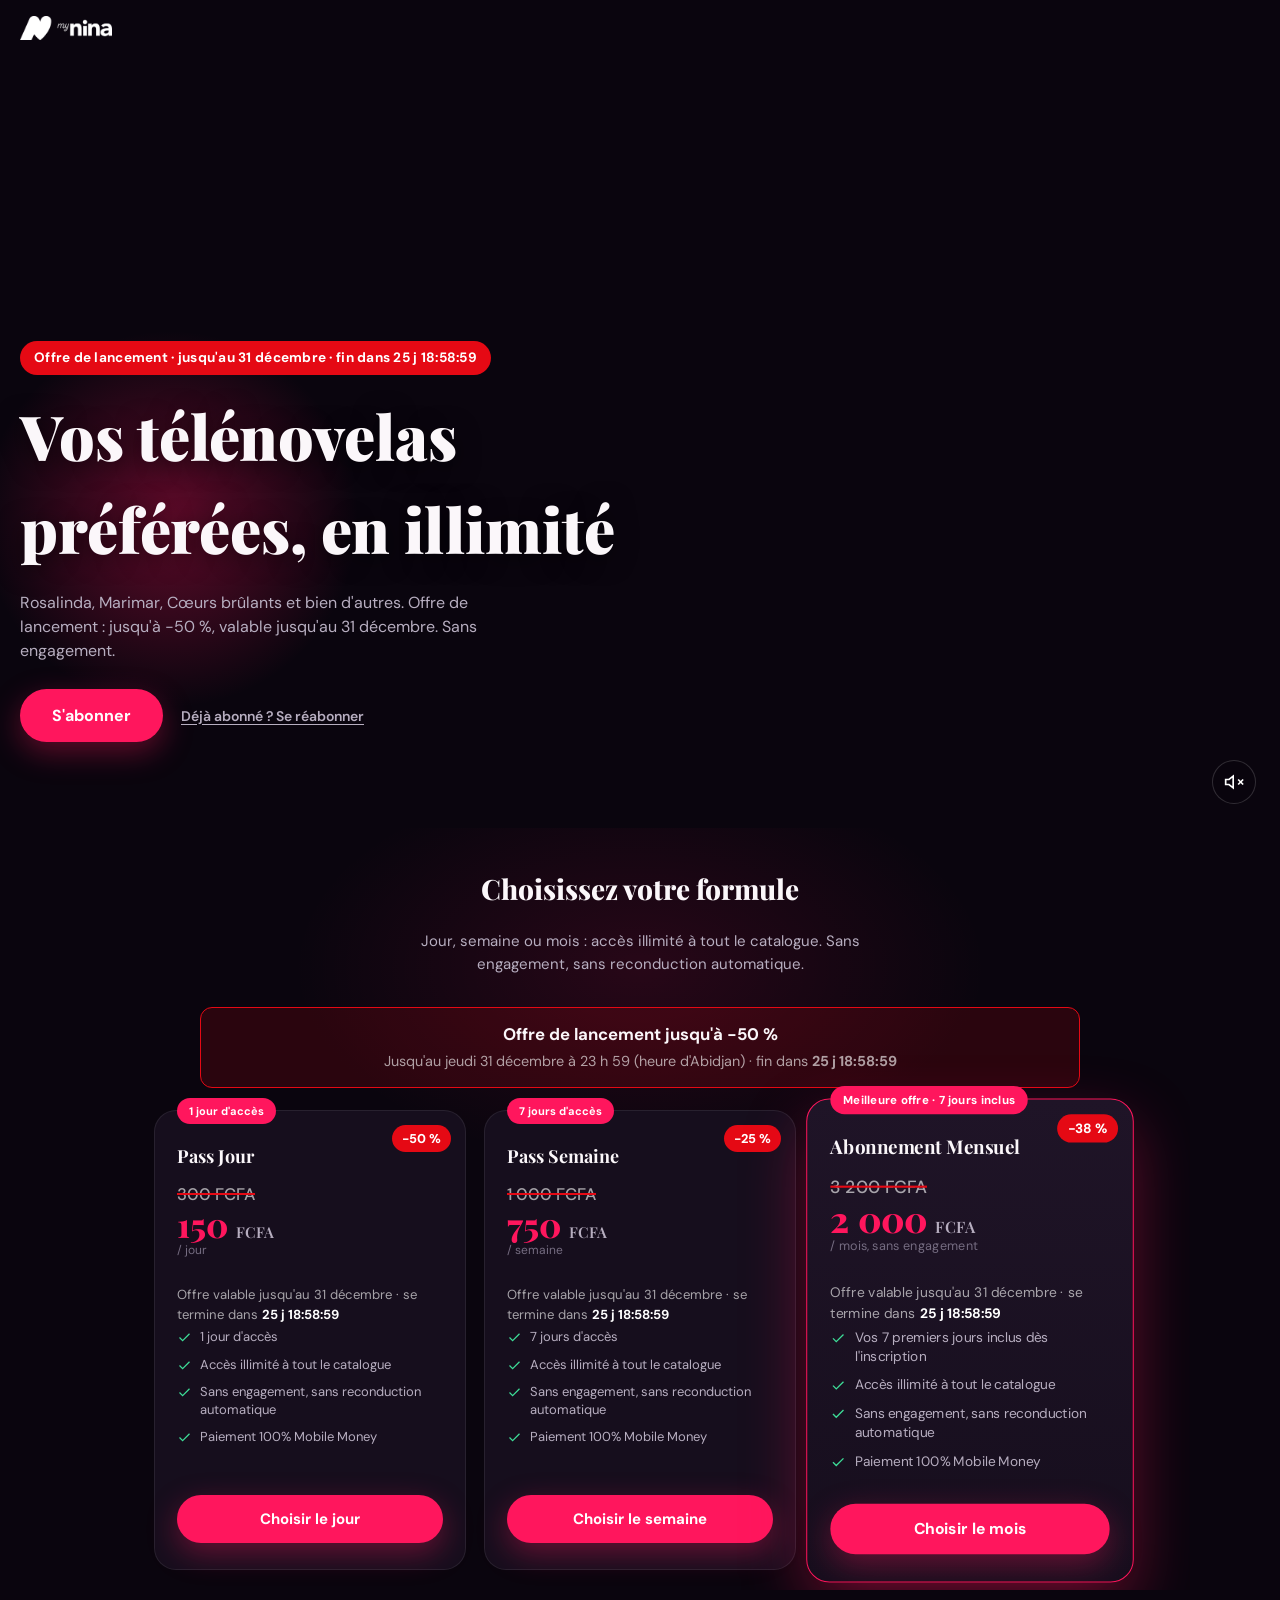
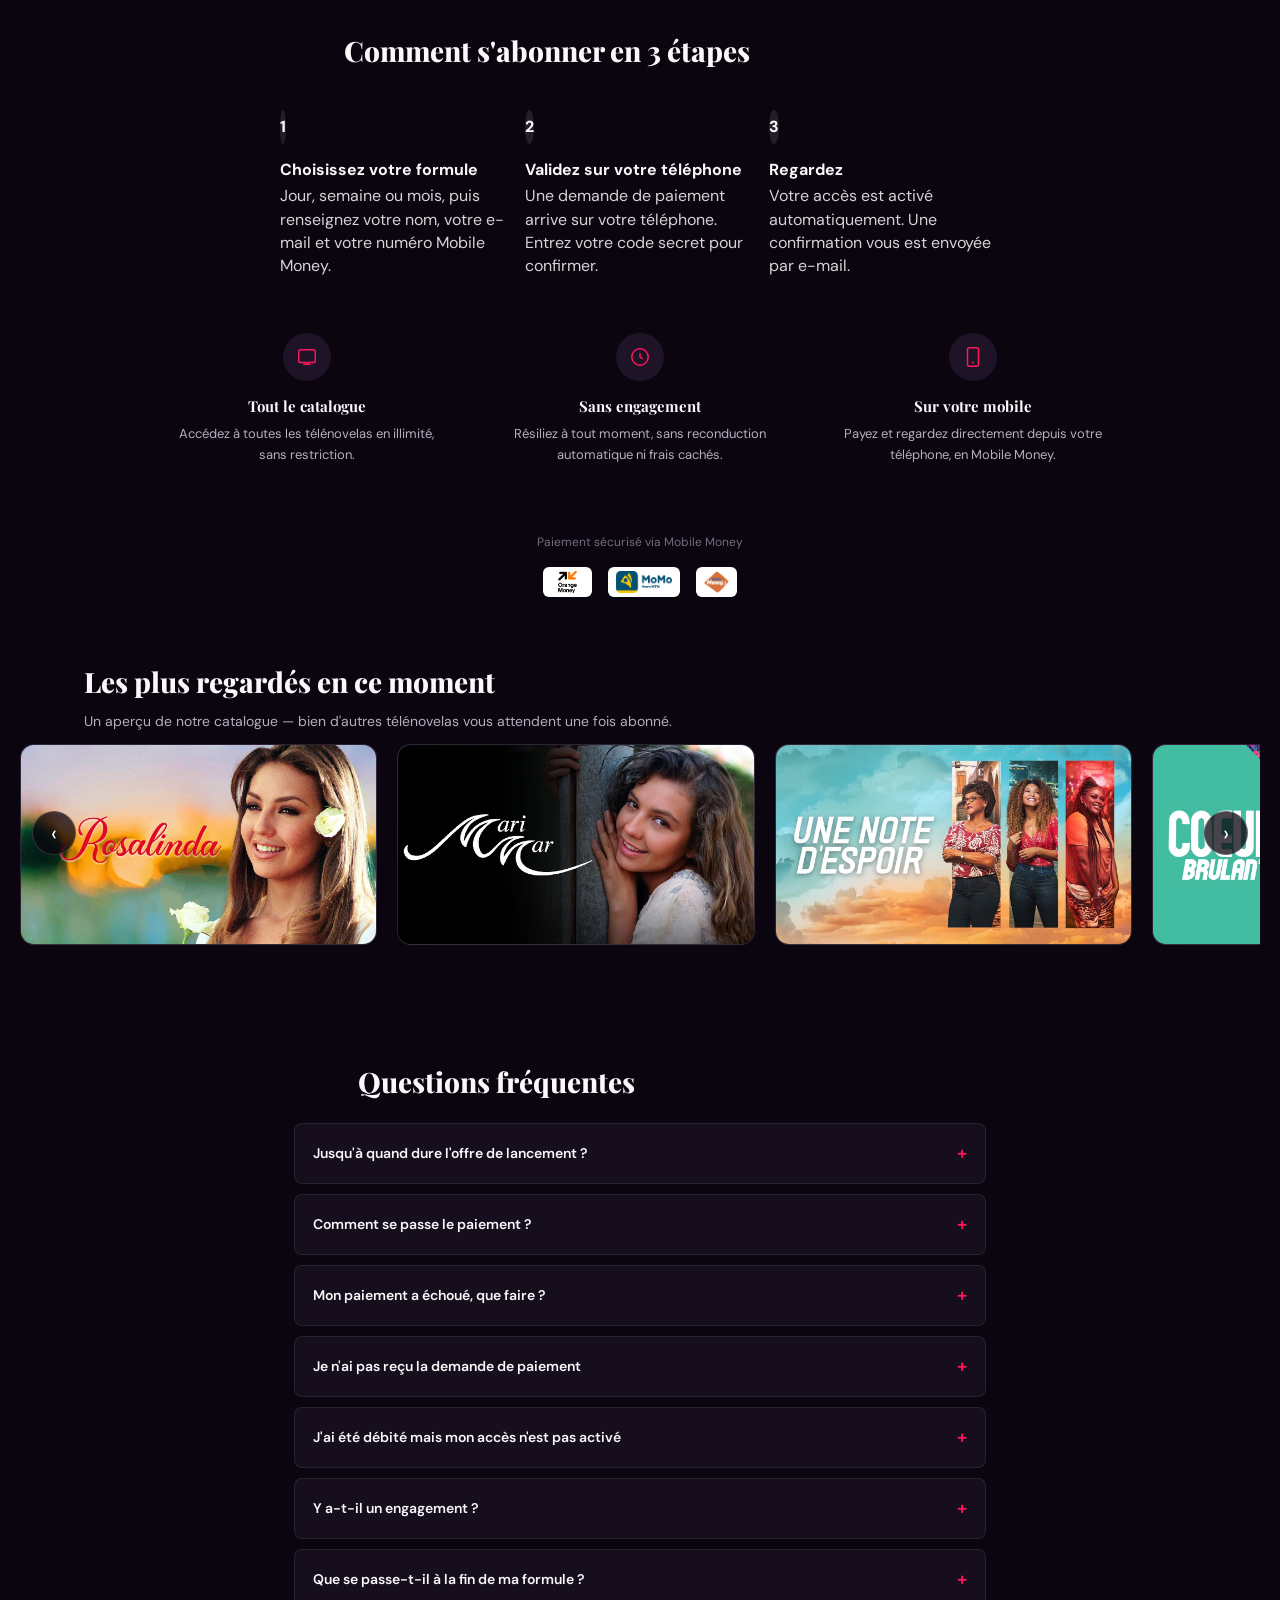
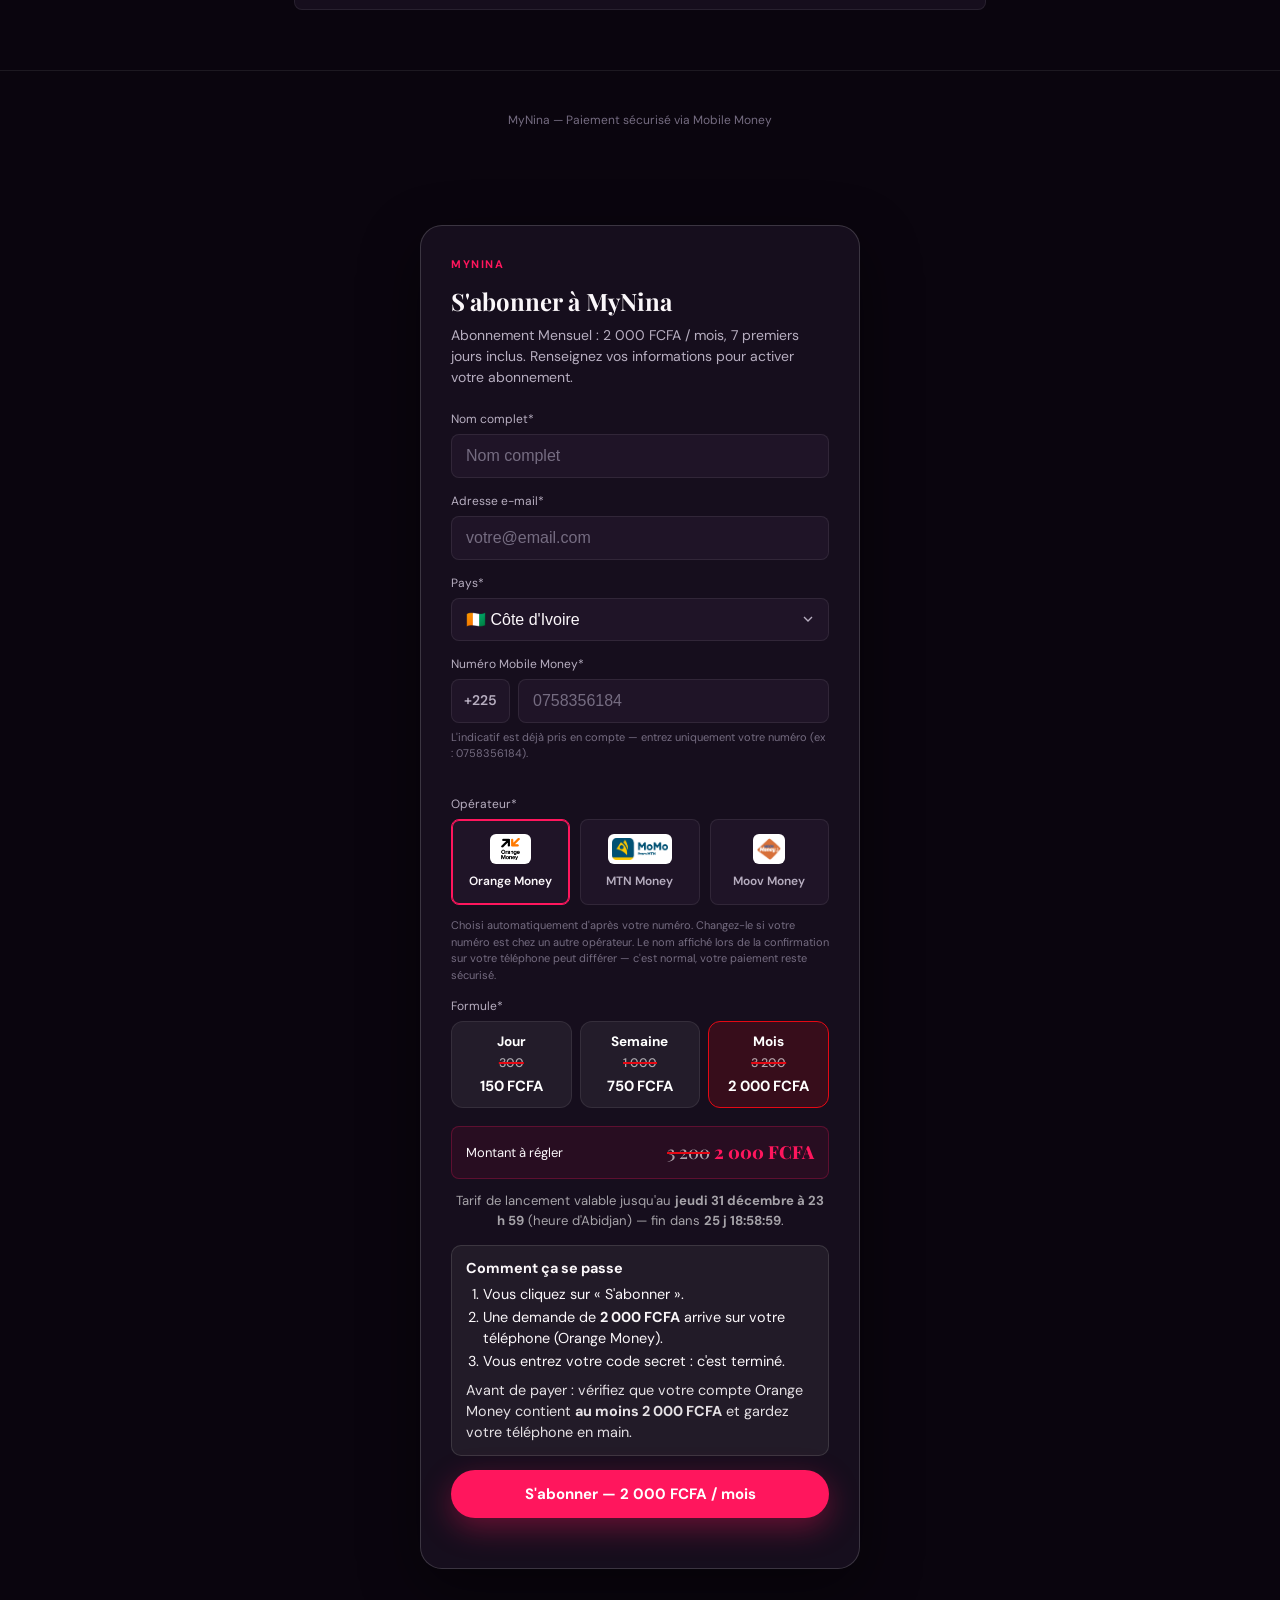
==== commit f7bb4664: "Add files via upload Offre prolongée au 31 décembre" ====
--- a/index.html
+++ b/index.html
@@ -15,7 +15,7 @@
   <meta name="description" content="Abonnez-vous à MyNina et regardez vos télénovelas préférées en illimité : Rosalinda, Marimar, Cœurs brûlants et bien d'autres. Formules jour, semaine ou mois, sans engagement. Offre de lancement limitée. Paiement Mobile Money (Orange, MTN, Moov)." />
   <meta name="keywords" content="abonnement mynina, télénovela streaming, mynina.tv, mobile money abonnement, rosalinda streaming, marimar streaming, orange money, mtn momo, moov money, telenovela afrique" />
   <link rel="canonical" href="https://mynina.tv/abonnements/" />
-  <meta property="og:title" content="Abonnement MyNina — Télénovelas en illimité, offre de lancement jusqu'au 15 novembre" />
+  <meta property="og:title" content="Abonnement MyNina — Télénovelas en illimité, offre de lancement jusqu'au 31 décembre" />
   <meta property="og:description" content="Rosalinda, Marimar, Cœurs brûlants et bien d'autres. Jour, semaine ou mois, sans engagement. Paiement Mobile Money." />
   <meta property="og:type" content="website" />
   <meta property="og:url" content="https://mynina.tv/abonnements/" />
@@ -47,7 +47,7 @@
     <button class="sound-toggle" id="hubSoundToggle" aria-label="Activer le son"></button>
     <div class="media-hero-content">
       <h1 class="hub-hero-title reveal">Vos télénovelas préférées, en illimité</h1>
-      <p class="hub-hero-sub reveal reveal-delay-1">Rosalinda, Marimar, Cœurs brûlants et bien d'autres. Offre de lancement : jusqu'à −50 %, valable jusqu'au 15 novembre. Sans engagement.</p>
+      <p class="hub-hero-sub reveal reveal-delay-1">Rosalinda, Marimar, Cœurs brûlants et bien d'autres. Offre de lancement : jusqu'à −50 %, valable jusqu'au 31 décembre. Sans engagement.</p>
       <div class="hero-cta-row reveal reveal-delay-2">
         <button class="btn-primary btn-hero" id="heroSubscribeCta" type="button">S'abonner</button>
         <button class="hero-cta-secondary" id="heroRenewCta" type="button">Déjà abonné ? Se réabonner</button>
@@ -121,7 +121,7 @@
     <div class="faq-list reveal reveal-delay-1">
       <details class="faq-item">
         <summary>Jusqu'à quand dure l'offre de lancement ?</summary>
-        <p>Jusqu'au 15 novembre 2026 (23 h 59, heure d'Abidjan), les trois formules sont proposées à prix réduit : le jour à 150 FCFA au lieu de 300, la semaine à 750 FCFA au lieu de 1 000, le mois à 2 000 FCFA au lieu de 3 200. Passé ce délai, les prix normaux s'appliquent. Avec la formule mensuelle, vos 7 premiers jours sont inclus dans le mois payé.</p>
+        <p>Jusqu'au 31 décembre 2026 (23 h 59, heure d'Abidjan), les trois formules sont proposées à prix réduit : le jour à 150 FCFA au lieu de 300, la semaine à 750 FCFA au lieu de 1 000, le mois à 2 000 FCFA au lieu de 3 200. Passé ce délai, les prix normaux s'appliquent. Avec la formule mensuelle, vos 7 premiers jours sont inclus dans le mois payé.</p>
       </details>
       <details class="faq-item">
         <summary>Comment se passe le paiement ?</summary>
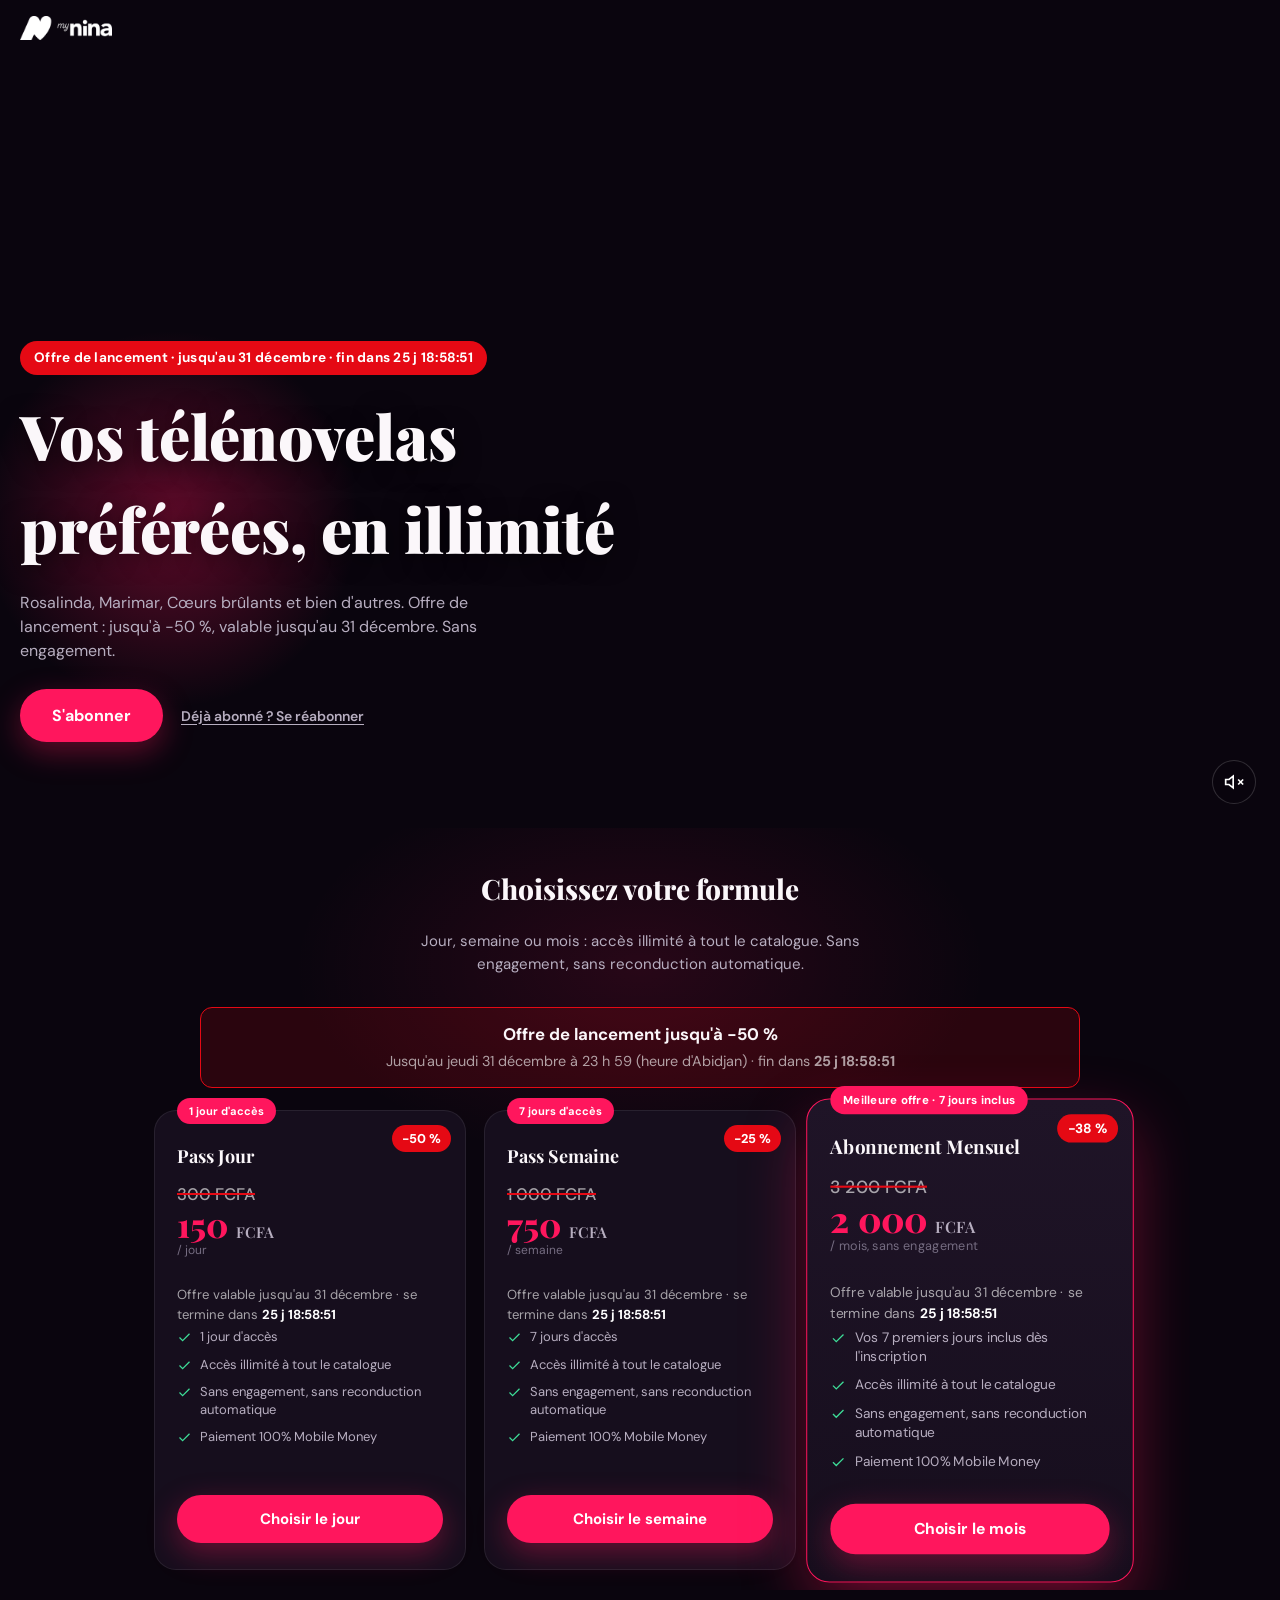
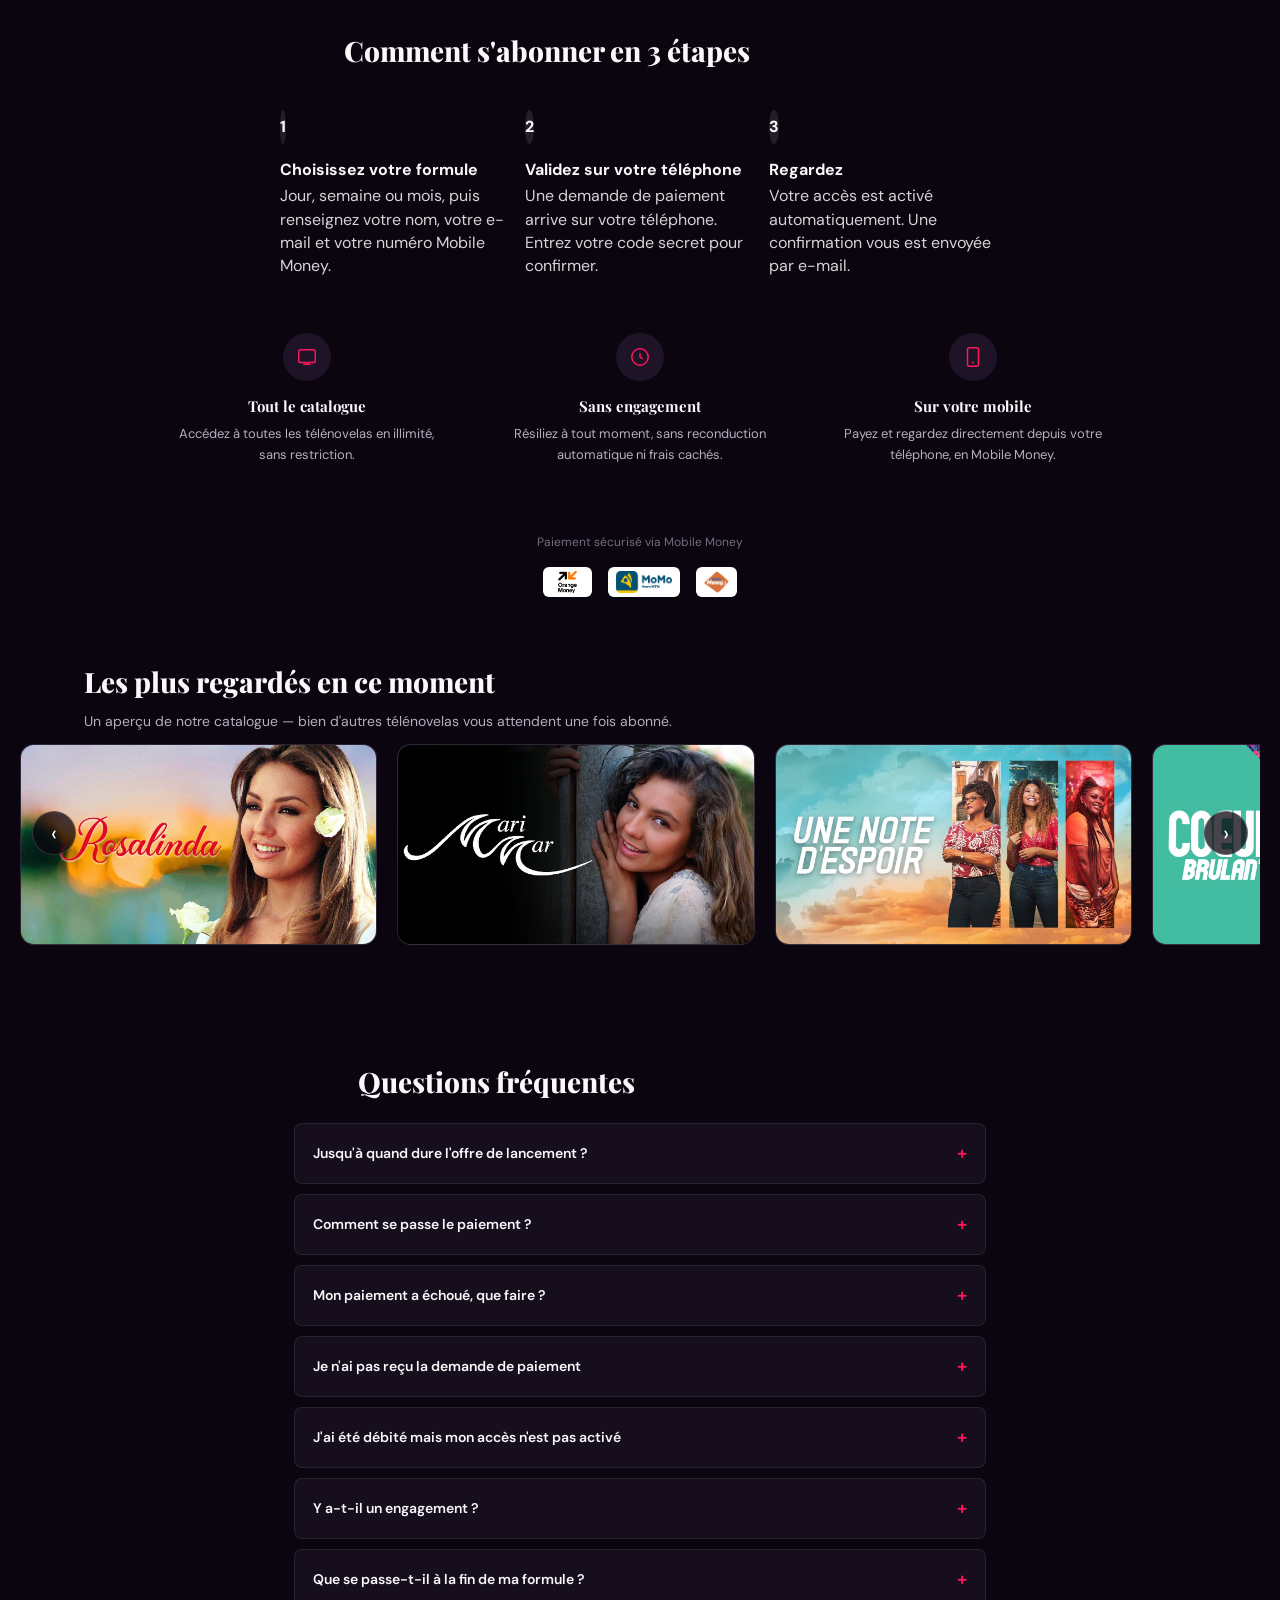
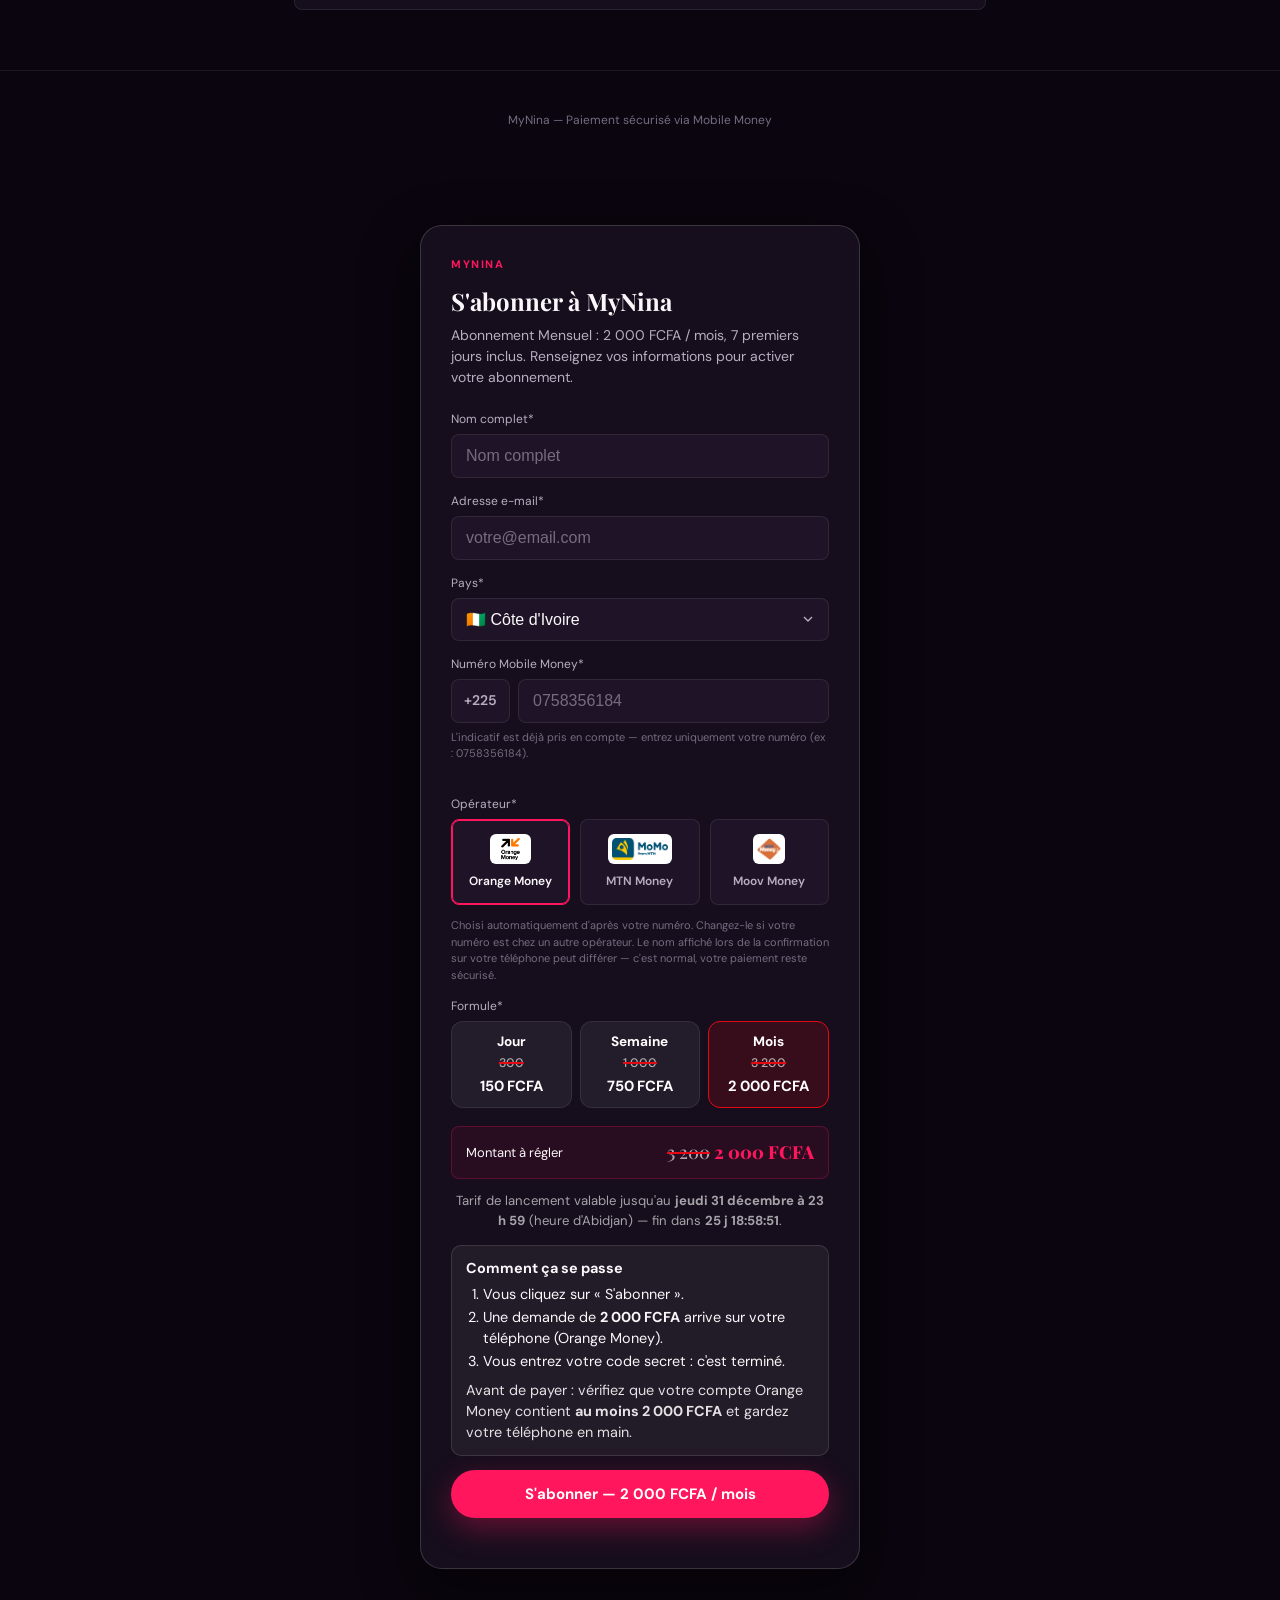
==== commit 2ccc680f: "Add files via upload" ====
--- a/index.html
+++ b/index.html
@@ -121,7 +121,7 @@
     <div class="faq-list reveal reveal-delay-1">
       <details class="faq-item">
         <summary>Jusqu'à quand dure l'offre de lancement ?</summary>
-        <p>Jusqu'au 31 décembre 2026 (23 h 59, heure d'Abidjan), les trois formules sont proposées à prix réduit : le jour à 150 FCFA au lieu de 300, la semaine à 750 FCFA au lieu de 1 000, le mois à 2 000 FCFA au lieu de 3 200. Passé ce délai, les prix normaux s'appliquent. Avec la formule mensuelle, vos 7 premiers jours sont inclus dans le mois payé.</p>
+        <p id="faqOffer">Jusqu'au 31 décembre 2026 (23 h 59, heure d'Abidjan), les trois formules sont proposées à prix réduit : le jour à 150 FCFA au lieu de 300, la semaine à 750 FCFA au lieu de 1 000, le mois à 2 000 FCFA au lieu de 3 200. Passé ce délai, les prix normaux s'appliquent. Avec la formule mensuelle, vos 7 premiers jours sont inclus dans le mois payé.</p>
       </details>
       <details class="faq-item">
         <summary>Comment se passe le paiement ?</summary>
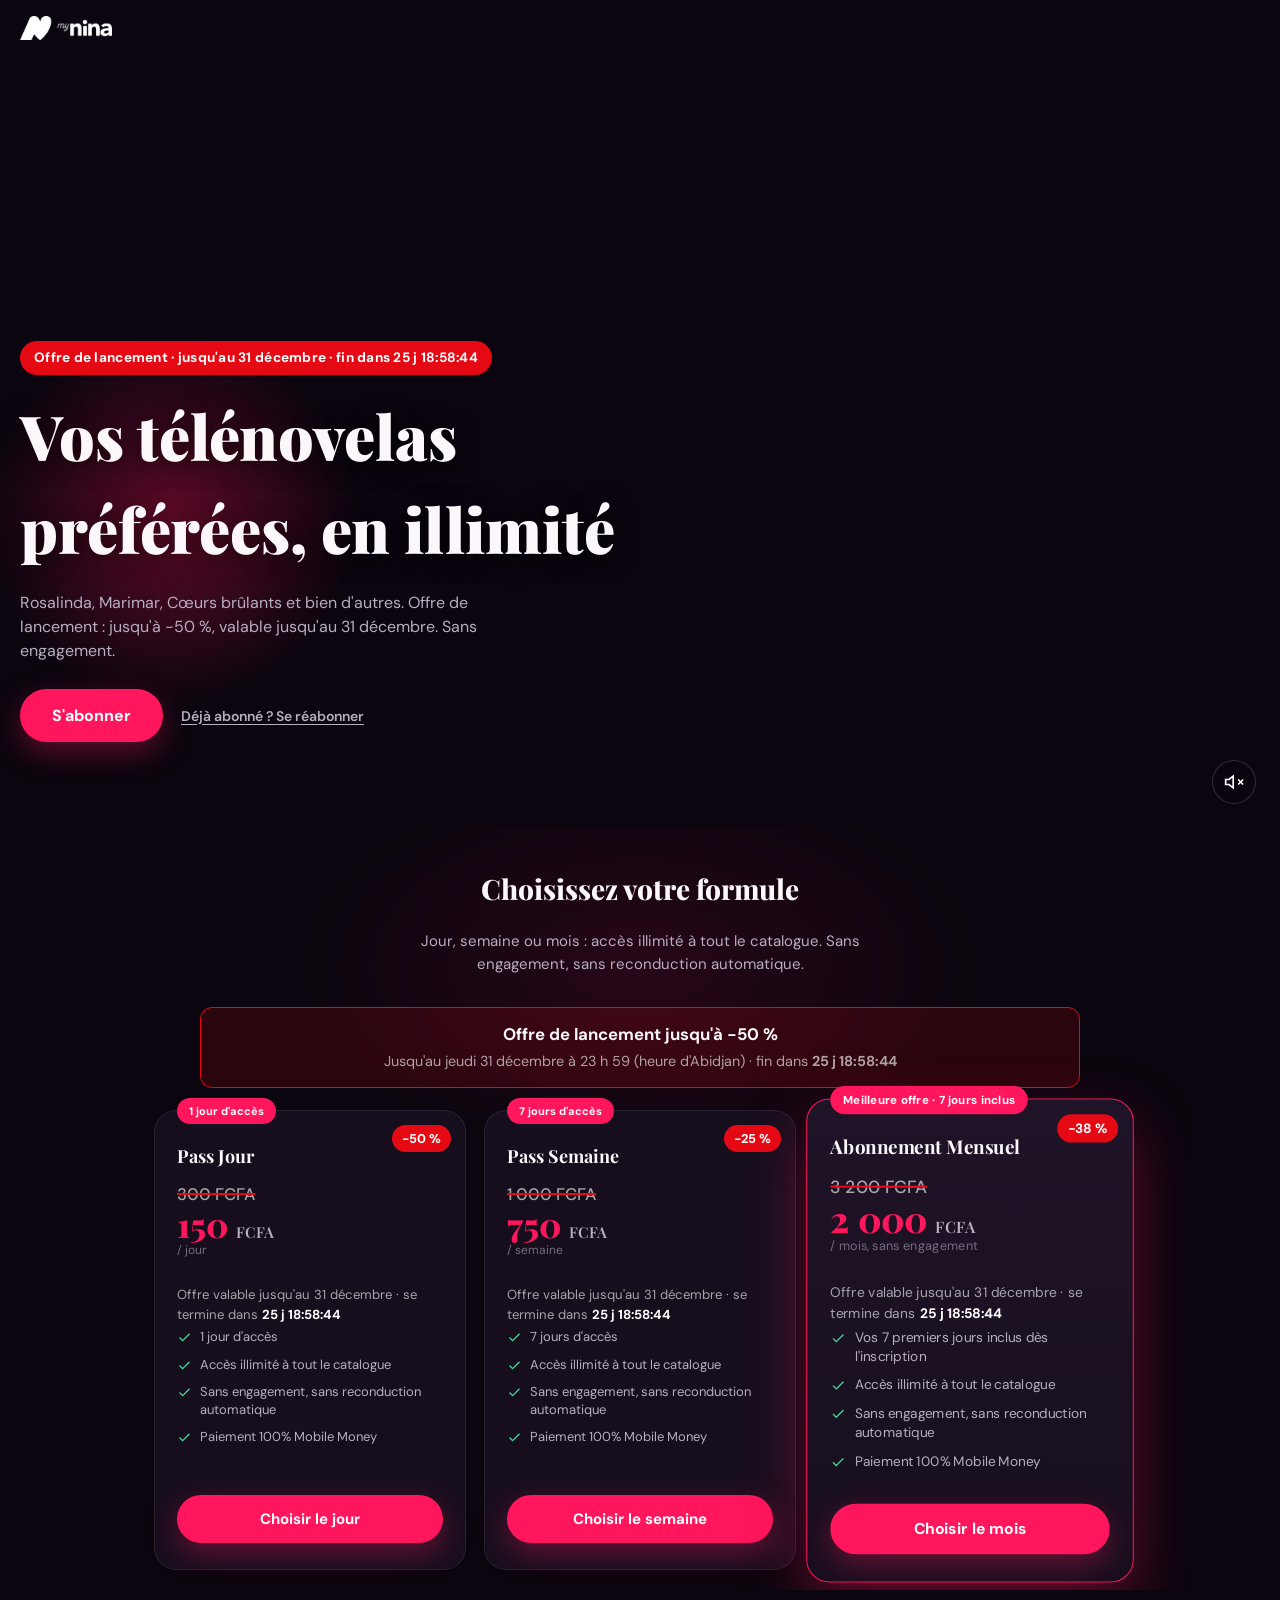
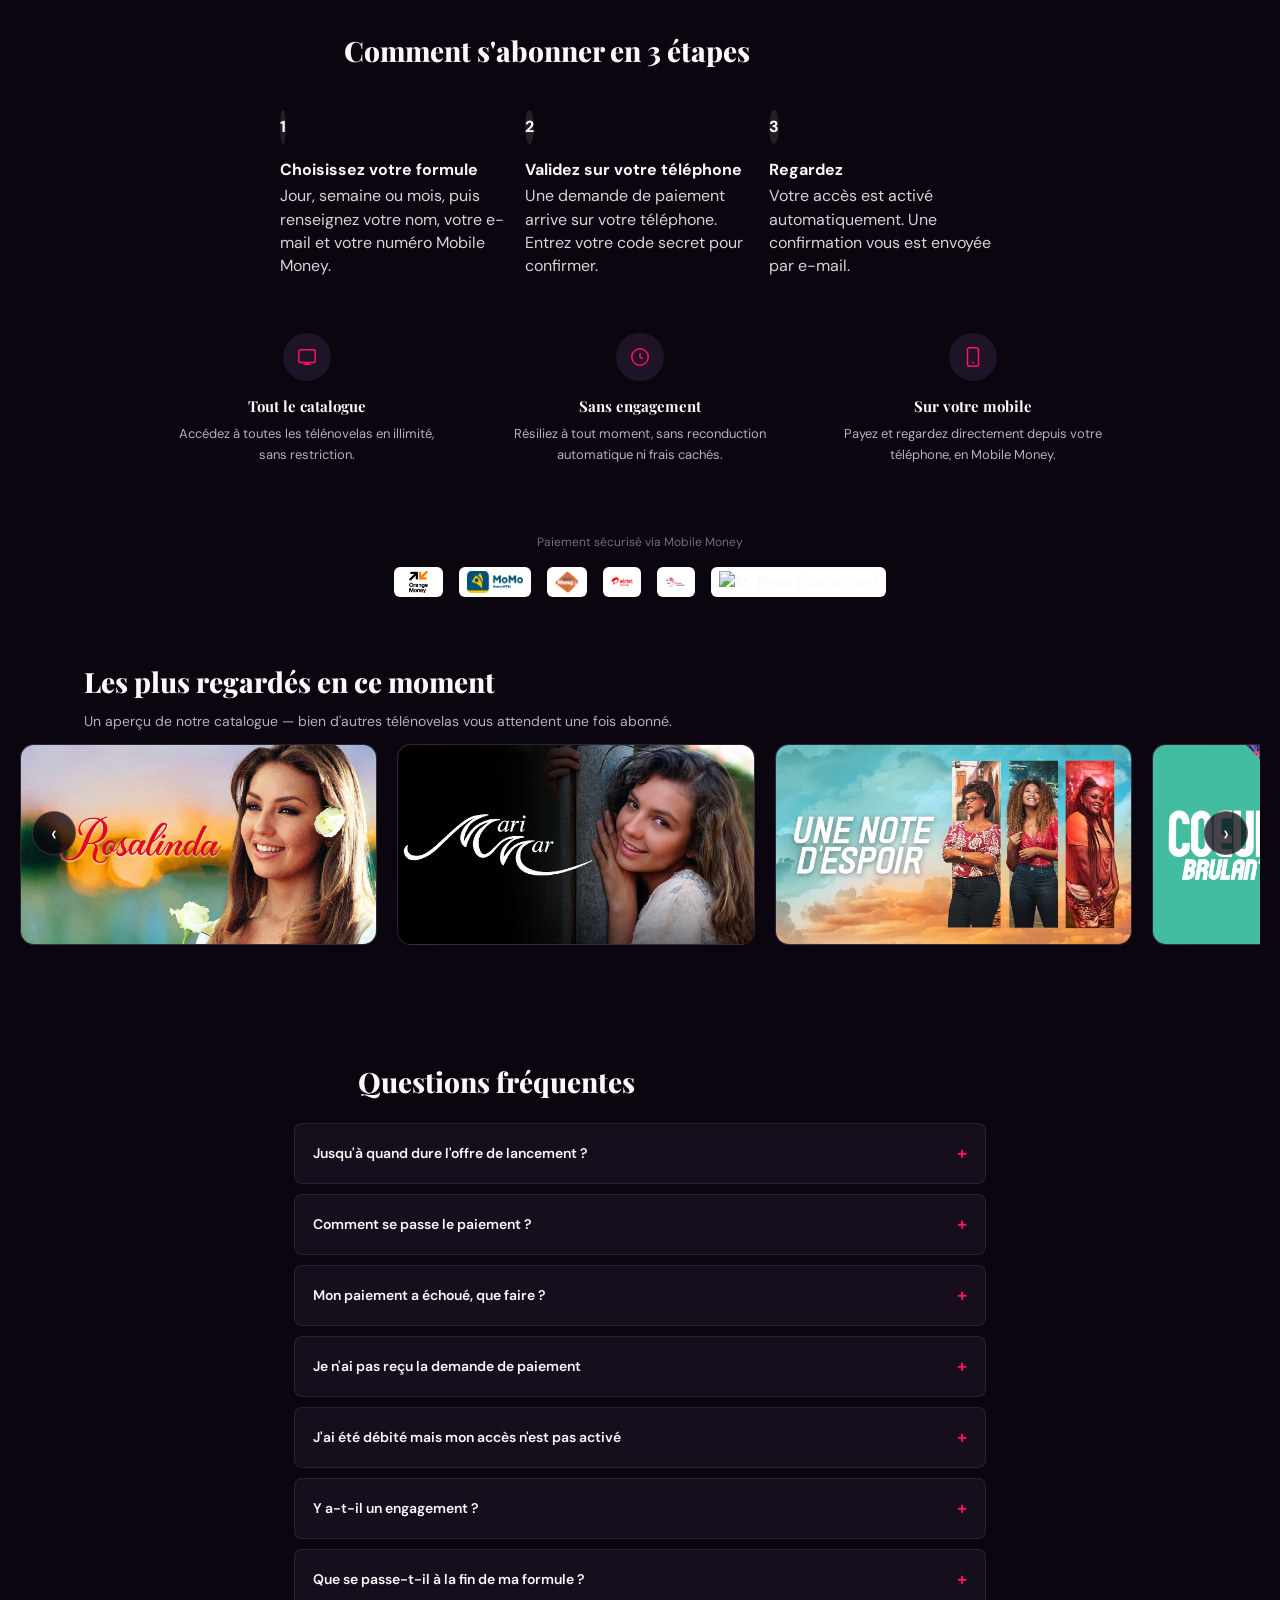
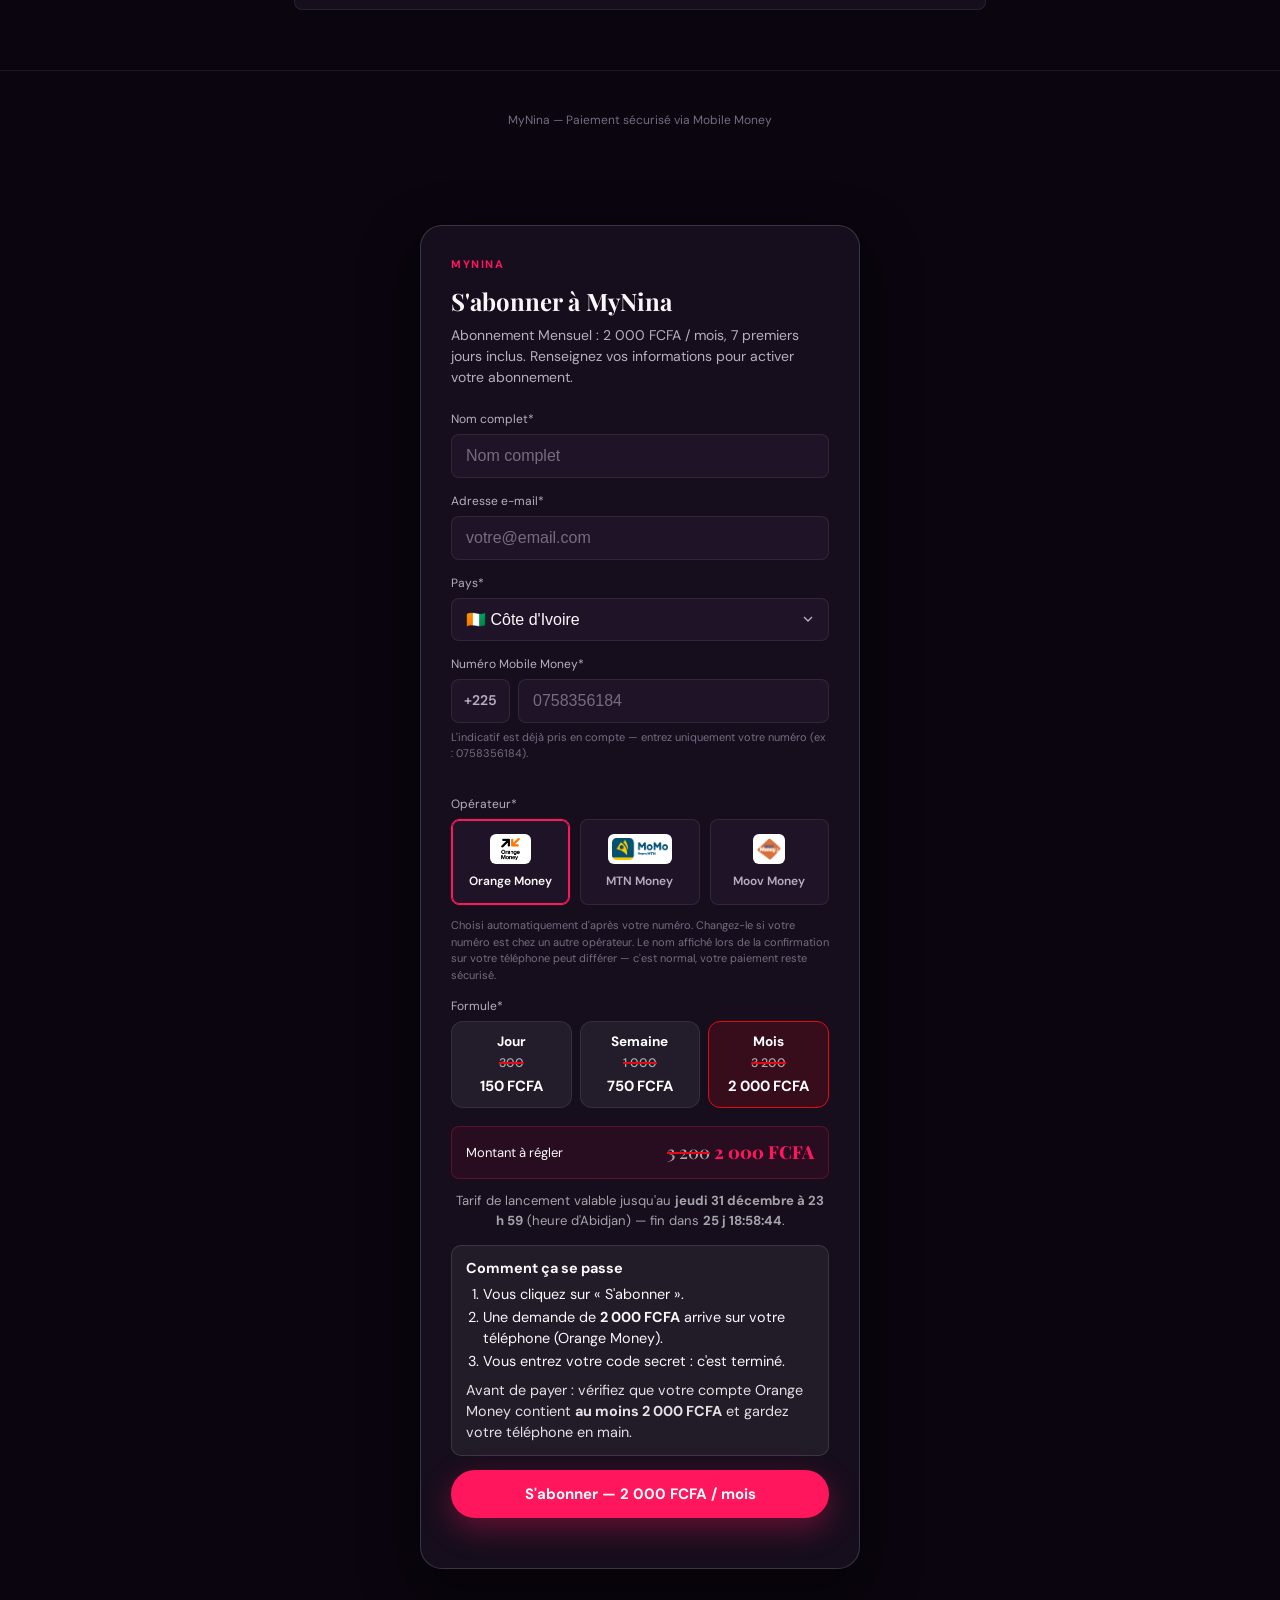
==== commit d2072dca: "Add payment method images to index.html Added new payment method images for Airtel Money, Free Money" ====
--- a/index.html
+++ b/index.html
@@ -98,6 +98,9 @@
       <img src="assets/payment-methods/orange-money.png" alt="Orange Money" />
       <img src="assets/payment-methods/mtn-momo.png" alt="MTN MoMo" />
       <img src="assets/payment-methods/moov-money.png" alt="Moov Money" />
+      <img src="assets/payment-methods/airtel-money.png" alt="Airtel Money" />
+      <img src="assets/payment-methods/free-money.png" alt="Free Money" />
+      <img src="assets/payment-methods/vodacom.png" alt="M-Pesa (Vodacom)" />
       <!-- Wave masqué temporairement (activation en cours chez PawaPay)
       <img src="assets/payment-methods/wave.png" alt="Wave" />
       -->
